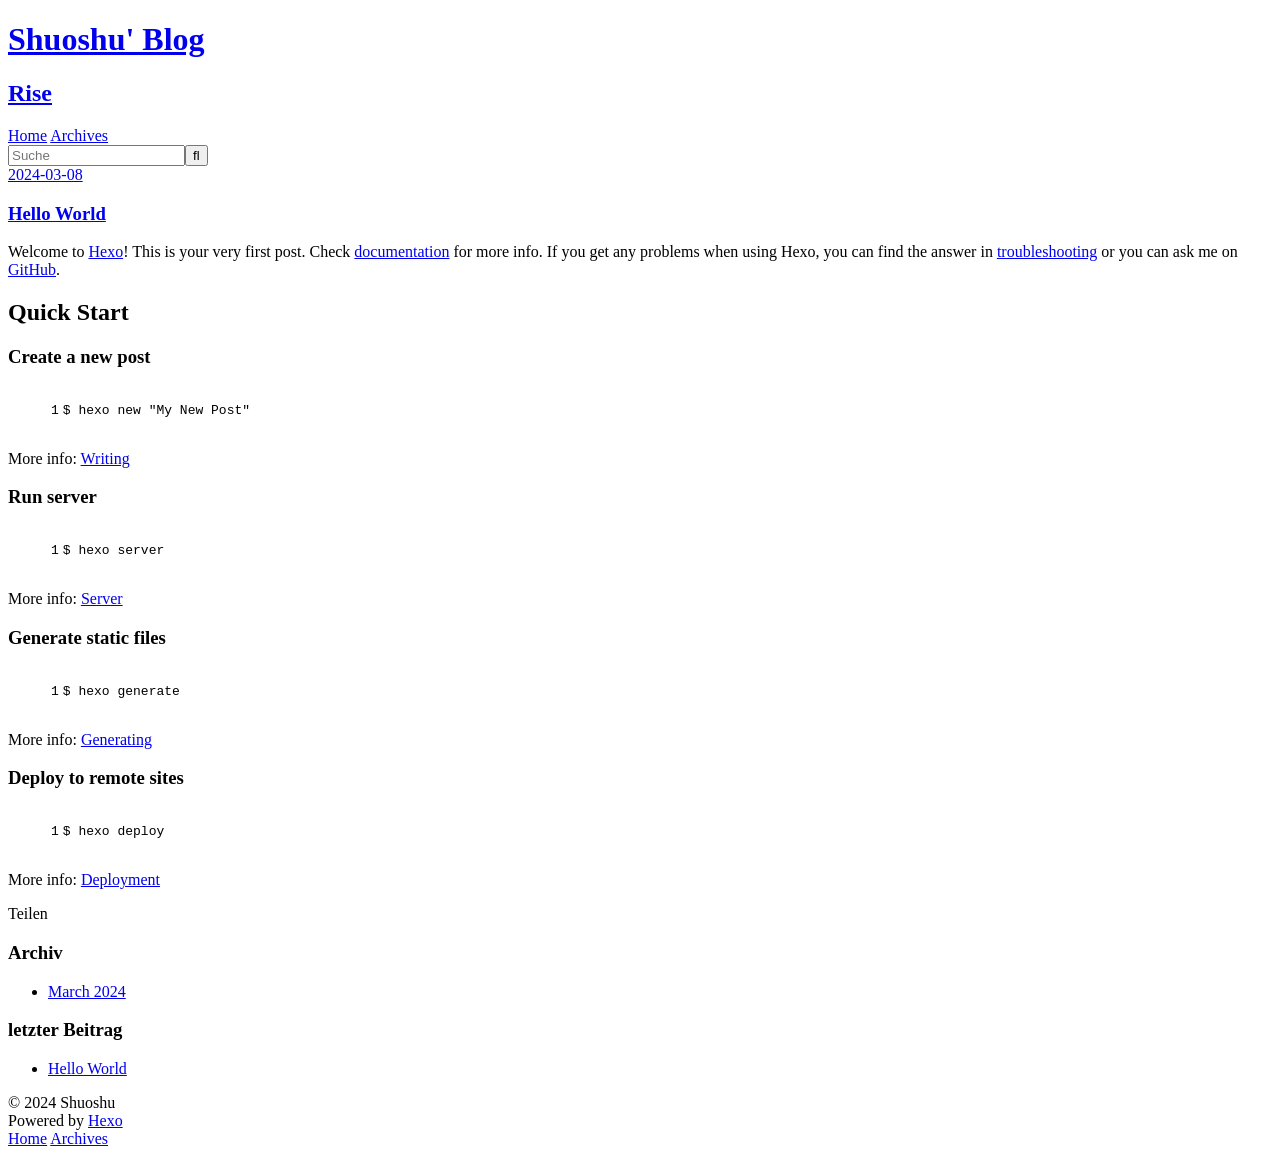
==== index.html @ 7763a5cd "Site updated: 2024-03-08 17:41:31" ====
<!DOCTYPE html>
<html>
<head>
  <meta charset="utf-8">
  
  
  <title>Shuoshu&#39; Blog</title>
  <meta name="viewport" content="width=device-width, initial-scale=1, shrink-to-fit=no">
  <meta property="og:type" content="website">
<meta property="og:title" content="Shuoshu&#39; Blog">
<meta property="og:url" content="http://example.com/index.html">
<meta property="og:site_name" content="Shuoshu&#39; Blog">
<meta property="og:locale">
<meta property="article:author" content="Shuoshu">
<meta name="twitter:card" content="summary">
  
    <link rel="alternate" href="/atom.xml" title="Shuoshu' Blog" type="application/atom+xml">
  
  
    <link rel="shortcut icon" href="/favicon.png">
  
  
  
<link rel="stylesheet" href="/css/style.css">

  
    
<link rel="stylesheet" href="/fancybox/jquery.fancybox.min.css">

  
  
<meta name="generator" content="Hexo 7.1.1"></head>

<body>
  <div id="container">
    <div id="wrap">
      <header id="header">
  <div id="banner"></div>
  <div id="header-outer" class="outer">
    <div id="header-title" class="inner">
      <h1 id="logo-wrap">
        <a href="/" id="logo">Shuoshu&#39; Blog</a>
      </h1>
      
        <h2 id="subtitle-wrap">
          <a href="/" id="subtitle">Rise</a>
        </h2>
      
    </div>
    <div id="header-inner" class="inner">
      <nav id="main-nav">
        <a id="main-nav-toggle" class="nav-icon"><span class="fa fa-bars"></span></a>
        
          <a class="main-nav-link" href="/">Home</a>
        
          <a class="main-nav-link" href="/archives">Archives</a>
        
      </nav>
      <nav id="sub-nav">
        
        
          <a class="nav-icon" href="/atom.xml" title="RSS Feed"><span class="fa fa-rss"></span></a>
        
        <a class="nav-icon nav-search-btn" title="Suche"><span class="fa fa-search"></span></a>
      </nav>
      <div id="search-form-wrap">
        <form action="//google.com/search" method="get" accept-charset="UTF-8" class="search-form"><input type="search" name="q" class="search-form-input" placeholder="Suche"><button type="submit" class="search-form-submit">&#xF002;</button><input type="hidden" name="sitesearch" value="http://example.com"></form>
      </div>
    </div>
  </div>
</header>

      <div class="outer">
        <section id="main">
  
    <article id="post-hello-world" class="h-entry article article-type-post" itemprop="blogPost" itemscope itemtype="https://schema.org/BlogPosting">
  <div class="article-meta">
    <a href="/2024/03/08/hello-world/" class="article-date">
  <time class="dt-published" datetime="2024-03-08T09:09:36.701Z" itemprop="datePublished">2024-03-08</time>
</a>
    
  </div>
  <div class="article-inner">
    
    
      <header class="article-header">
        
  
    <h1 itemprop="name">
      <a class="p-name article-title" href="/2024/03/08/hello-world/">Hello World</a>
    </h1>
  

      </header>
    
    <div class="e-content article-entry" itemprop="articleBody">
      
        <p>Welcome to <a target="_blank" rel="noopener" href="https://hexo.io/">Hexo</a>! This is your very first post. Check <a target="_blank" rel="noopener" href="https://hexo.io/docs/">documentation</a> for more info. If you get any problems when using Hexo, you can find the answer in <a target="_blank" rel="noopener" href="https://hexo.io/docs/troubleshooting.html">troubleshooting</a> or you can ask me on <a target="_blank" rel="noopener" href="https://github.com/hexojs/hexo/issues">GitHub</a>.</p>
<h2 id="Quick-Start"><a href="#Quick-Start" class="headerlink" title="Quick Start"></a>Quick Start</h2><h3 id="Create-a-new-post"><a href="#Create-a-new-post" class="headerlink" title="Create a new post"></a>Create a new post</h3><figure class="highlight bash"><table><tr><td class="gutter"><pre><span class="line">1</span><br></pre></td><td class="code"><pre><span class="line">$ hexo new <span class="string">&quot;My New Post&quot;</span></span><br></pre></td></tr></table></figure>

<p>More info: <a target="_blank" rel="noopener" href="https://hexo.io/docs/writing.html">Writing</a></p>
<h3 id="Run-server"><a href="#Run-server" class="headerlink" title="Run server"></a>Run server</h3><figure class="highlight bash"><table><tr><td class="gutter"><pre><span class="line">1</span><br></pre></td><td class="code"><pre><span class="line">$ hexo server</span><br></pre></td></tr></table></figure>

<p>More info: <a target="_blank" rel="noopener" href="https://hexo.io/docs/server.html">Server</a></p>
<h3 id="Generate-static-files"><a href="#Generate-static-files" class="headerlink" title="Generate static files"></a>Generate static files</h3><figure class="highlight bash"><table><tr><td class="gutter"><pre><span class="line">1</span><br></pre></td><td class="code"><pre><span class="line">$ hexo generate</span><br></pre></td></tr></table></figure>

<p>More info: <a target="_blank" rel="noopener" href="https://hexo.io/docs/generating.html">Generating</a></p>
<h3 id="Deploy-to-remote-sites"><a href="#Deploy-to-remote-sites" class="headerlink" title="Deploy to remote sites"></a>Deploy to remote sites</h3><figure class="highlight bash"><table><tr><td class="gutter"><pre><span class="line">1</span><br></pre></td><td class="code"><pre><span class="line">$ hexo deploy</span><br></pre></td></tr></table></figure>

<p>More info: <a target="_blank" rel="noopener" href="https://hexo.io/docs/one-command-deployment.html">Deployment</a></p>

      
    </div>
    <footer class="article-footer">
      <a data-url="http://example.com/2024/03/08/hello-world/" data-id="cltigvv6900009g3m1o7w0fw8" data-title="Hello World" class="article-share-link"><span class="fa fa-share">Teilen</span></a>
      
      
      
    </footer>
  </div>
  
</article>



  


</section>
        
          <aside id="sidebar">
  
    

  
    

  
    
  
    
  <div class="widget-wrap">
    <h3 class="widget-title">Archiv</h3>
    <div class="widget">
      <ul class="archive-list"><li class="archive-list-item"><a class="archive-list-link" href="/archives/2024/03/">March 2024</a></li></ul>
    </div>
  </div>


  
    
  <div class="widget-wrap">
    <h3 class="widget-title">letzter Beitrag</h3>
    <div class="widget">
      <ul>
        
          <li>
            <a href="/2024/03/08/hello-world/">Hello World</a>
          </li>
        
      </ul>
    </div>
  </div>

  
</aside>
        
      </div>
      <footer id="footer">
  
  <div class="outer">
    <div id="footer-info" class="inner">
      
      &copy; 2024 Shuoshu<br>
      Powered by <a href="https://hexo.io/" target="_blank">Hexo</a>
    </div>
  </div>
</footer>

    </div>
    <nav id="mobile-nav">
  
    <a href="/" class="mobile-nav-link">Home</a>
  
    <a href="/archives" class="mobile-nav-link">Archives</a>
  
</nav>
    


<script src="/js/jquery-3.6.4.min.js"></script>



  
<script src="/fancybox/jquery.fancybox.min.js"></script>




<script src="/js/script.js"></script>





  </div>
</body>
</html>
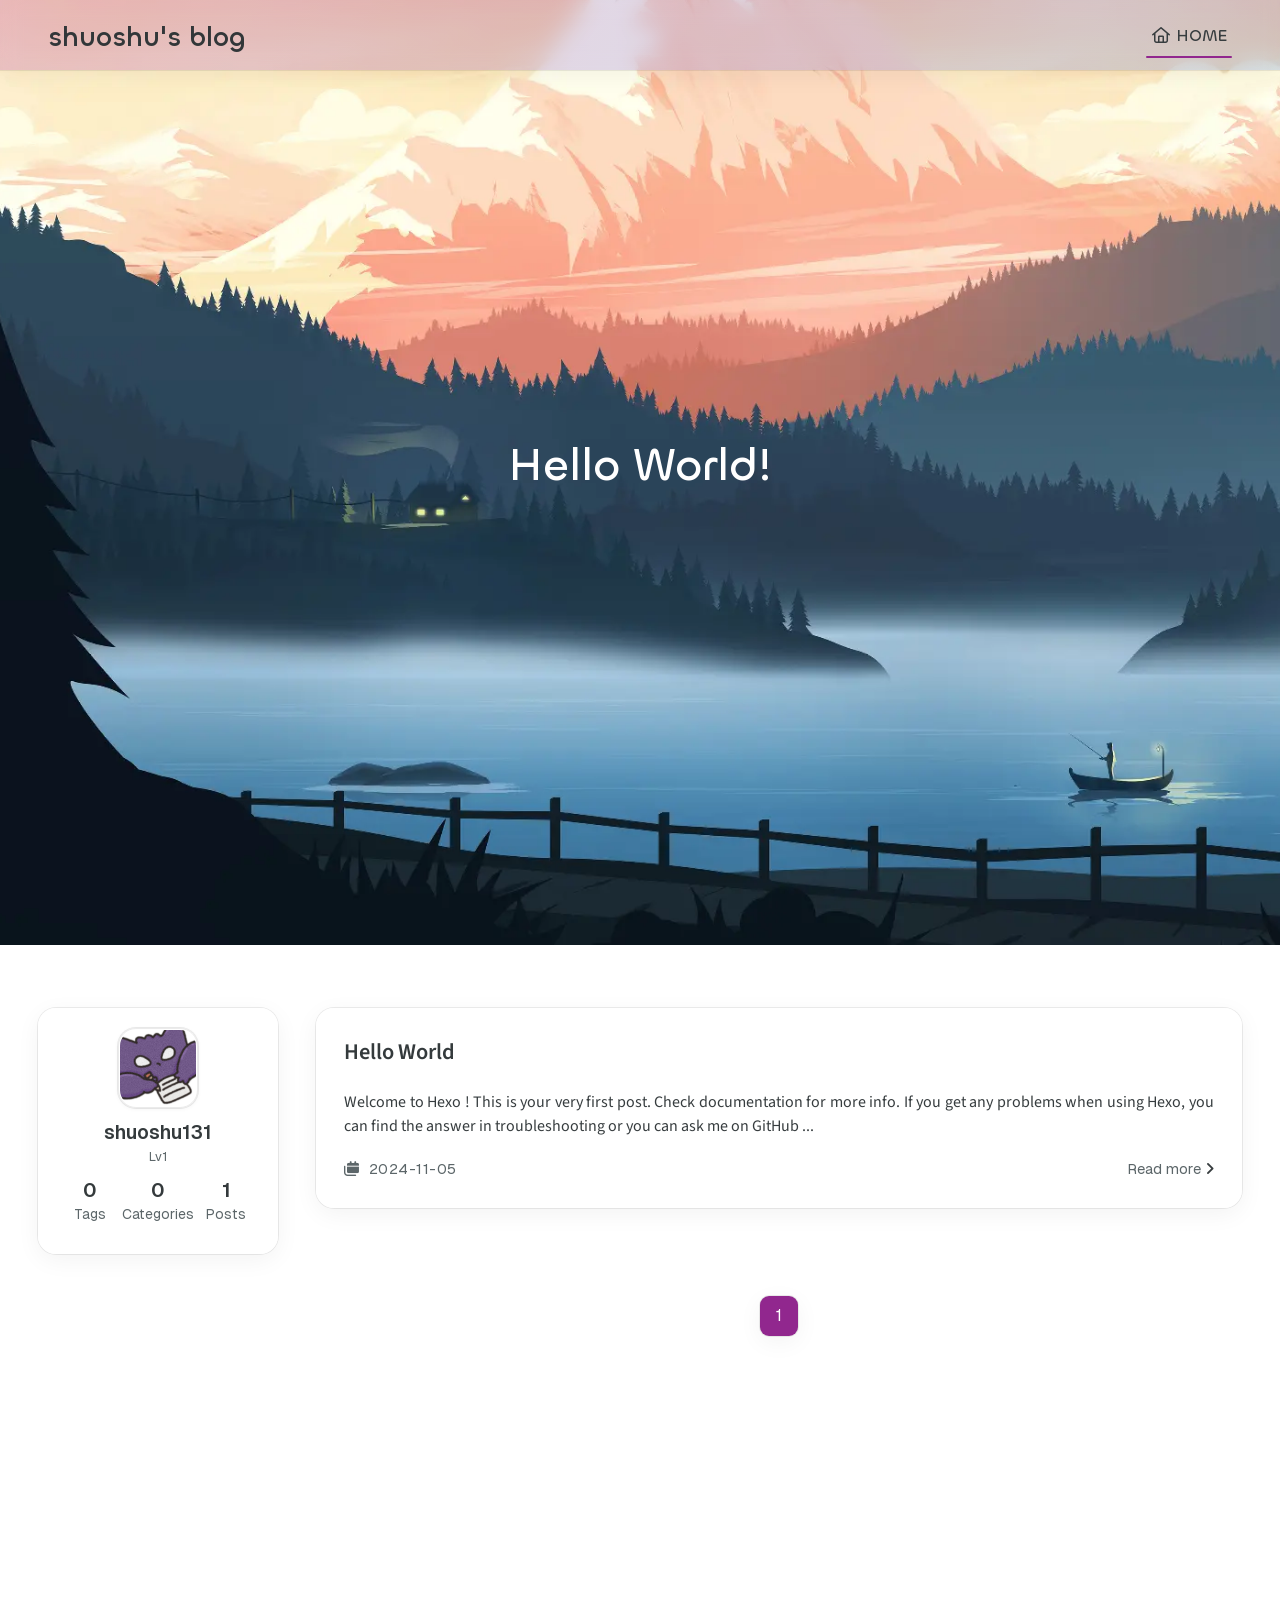
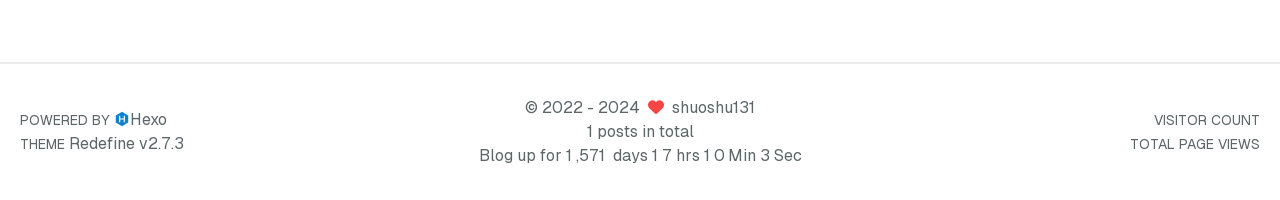
==== commit 7518929b: "Site updated: 2024-11-05 23:54:24" ====
--- a/index.html
+++ b/index.html
@@ -1,209 +1,787 @@
 <!DOCTYPE html>
-<html>
+<html lang="en">
 <head>
-  <meta charset="utf-8">
+    <meta charset="utf-8">
+    <meta name="viewport" content="width=device-width, initial-scale=1">
+    <meta name="keywords" content="Hexo Theme Redefine">
+    
+    <meta name="author" content="shuoshu131">
+    <!-- preconnect -->
+    <link rel="preconnect" href="https://fonts.googleapis.com">
+    <link rel="preconnect" href="https://fonts.gstatic.com" crossorigin>
+
+    
+    <!--- Seo Part-->
+    
+    <link rel="canonical" href="http://example.com/"/>
+    <meta name="robots" content="index,follow">
+    <meta name="googlebot" content="index,follow">
+    <meta name="revisit-after" content="1 days">
+    
+        <meta property="og:type" content="website">
+<meta property="og:title" content="Hexo">
+<meta property="og:url" content="http://example.com/index.html">
+<meta property="og:site_name" content="Hexo">
+<meta property="og:locale" content="en_US">
+<meta property="article:author" content="John Doe">
+<meta name="twitter:card" content="summary">
+    
+    
+    <!--- Icon Part-->
+    <link rel="icon" type="image/png" href="/images/shuoshu.jpg" sizes="192x192">
+    <link rel="apple-touch-icon" sizes="180x180" href="/images/shuoshu.jpg">
+    <meta name="theme-color" content="#91278e">
+    <link rel="shortcut icon" href="/images/shuoshu.jpg">
+    <!--- Page Info-->
+    
+    <title>
+        
+            shuoshu&#39;s blog - 硕鼠硕鼠 无食我黍
+        
+    </title>
+
+    
+<link rel="stylesheet" href="/fonts/Chillax/chillax.css">
+
+
+    <!--- Inject Part-->
+    
+
+    
+<link rel="stylesheet" href="/css/style.css">
+
+
+    
+        
+<link rel="stylesheet" href="/assets/build/styles.css">
+
+    
+
+    
+<link rel="stylesheet" href="/fonts/GeistMono/geist-mono.css">
+
+    
+<link rel="stylesheet" href="/fonts/Geist/geist.css">
+
+    <!--- Font Part-->
+    
+    
+    
+        <link href="https://chinese-fonts-cdn.deno.dev/packages/cef/dist/CEFFontsCJKMono-Regular/result.css" rel="stylesheet">
+    
+    
+        <link href="https://fonts.font.im/css?family=Source+Sans+Pro" rel="stylesheet">
+    
+    
+    
+        
+<script src="/js/libs/anime.min.js"></script>
+
+    
+
+    <script id="hexo-configurations">
+    window.config = {"hostname":"example.com","root":"/","language":"en","path":"search.xml"};
+    window.theme = {"articles":{"style":{"font_size":"16px","line_height":1.5,"image_border_radius":"14px","image_alignment":"center","image_caption":false,"link_icon":true,"title_alignment":"left","headings_top_spacing":{"h1":"3.2rem","h2":"2.4rem","h3":"1.9rem","h4":"1.6rem","h5":"1.4rem","h6":"1.3rem"}},"word_count":{"enable":true,"count":true,"min2read":true},"author_label":{"enable":true,"auto":false,"list":[]},"code_block":{"copy":true,"style":"mac","highlight_theme":{"light":"github","dark":"vs2015"},"font":{"enable":false,"family":null,"url":null}},"toc":{"enable":true,"max_depth":3,"number":false,"expand":true,"init_open":true},"copyright":{"enable":true,"default":"cc_by_nc_sa"},"lazyload":true,"recommendation":{"enable":false,"title":"推荐阅读","limit":3,"mobile_limit":2,"placeholder":"/images/wallhaven-wqery6-light.webp","skip_dirs":[]}},"colors":{"primary":"#91278e","secondary":null,"default_mode":"dark"},"global":{"fonts":{"chinese":{"enable":true,"family":"CEF Fonts CJK","url":"https://chinese-fonts-cdn.deno.dev/packages/cef/dist/CEFFontsCJKMono-Regular/result.css"},"english":{"enable":true,"family":"Source Sans Pro","url":"https://fonts.font.im/css?family=Source+Sans+Pro"},"title":{"enable":false,"family":null,"url":null}},"content_max_width":"1000px","sidebar_width":"210px","hover":{"shadow":true,"scale":false},"scroll_progress":{"bar":false,"percentage":true},"website_counter":{"url":"https://cn.vercount.one/js","enable":true,"site_pv":true,"site_uv":true,"post_pv":true},"single_page":true,"preloader":{"enable":true,"custom_message":null},"open_graph":true,"google_analytics":{"enable":false,"id":null}},"home_banner":{"enable":true,"style":"fixed","image":{"light":"/images/wallhaven-wqery6-light.webp","dark":"/images/wallhaven-wqery6-dark.webp"},"title":"Hello World!","subtitle":{"text":[],"hitokoto":{"enable":false,"show_author":false,"api":"https://v1.hitokoto.cn"},"typing_speed":100,"backing_speed":80,"starting_delay":500,"backing_delay":1500,"loop":true,"smart_backspace":true},"text_color":{"light":"#fff","dark":"#d1d1b6"},"text_style":{"title_size":"2.8rem","subtitle_size":"1.5rem","line_height":1.2},"custom_font":{"enable":false,"family":null,"url":null},"social_links":{"enable":false,"style":"default","links":{"github":null,"instagram":null,"zhihu":null,"twitter":null,"email":null},"qrs":{"weixin":null}}},"plugins":{"feed":{"enable":false},"aplayer":{"enable":true,"type":"fixed","audios":[{"name":"童话镇","artist":null,"url":"/music/music1.mp3","cover":"/images/shuoshu.jpg","lrc":null}]},"mermaid":{"enable":false,"version":"9.3.0"}},"version":"2.7.3","navbar":{"auto_hide":true,"color":{"left":"#a3149f","right":"#367df7","transparency":35},"width":{"home":"1200px","pages":"1000px"},"links":{"Home":{"path":"/","icon":"fa-regular fa-house"}},"search":{"enable":false,"preload":true}},"page_templates":{"friends_column":2,"tags_style":"blur"},"home":{"sidebar":{"enable":true,"position":"left","first_item":"menu","announcement":null,"show_on_mobile":true,"links":null},"article_date_format":"auto","excerpt_length":200,"categories":{"enable":true,"limit":3},"tags":{"enable":true,"limit":3}},"footerStart":"2022/8/17 11:45:14"};
+    window.lang_ago = {"second":"%s seconds ago","minute":"%s minutes ago","hour":"%s hours ago","day":"%s days ago","week":"%s weeks ago","month":"%s months ago","year":"%s years ago"};
+    window.data = {"masonry":false};
+  </script>
+    
+    <!--- Fontawesome Part-->
+    
+<link rel="stylesheet" href="/fontawesome/fontawesome.min.css">
+
+    
+<link rel="stylesheet" href="/fontawesome/brands.min.css">
+
+    
+<link rel="stylesheet" href="/fontawesome/solid.min.css">
+
+    
+<link rel="stylesheet" href="/fontawesome/regular.min.css">
+
+    
+    
+    
+    
+<meta name="generator" content="Hexo 7.3.0"></head>
+
+
+<body>
+<div class="progress-bar-container">
+    
+
+    
+        <span class="pjax-progress-bar"></span>
+<!--        <span class="swup-progress-icon">-->
+<!--            <i class="fa-solid fa-circle-notch fa-spin"></i>-->
+<!--        </span>-->
+    
+</div>
+
+
+
+    <style>
+    :root {
+        --preloader-background-color: #fff;
+        --preloader-text-color: #000;
+    }
+
+    @media (prefers-color-scheme: dark) {
+        :root {
+            --preloader-background-color: #202124;
+            --preloader-text-color: #fff;
+        }
+    }
+
+    @media (prefers-color-scheme: light) {
+        :root {
+            --preloader-background-color: #fff;
+            --preloader-text-color: #000;
+        }
+    }
+
+    @media (max-width: 600px) {
+        .ml13 {
+            font-size: 2.6rem !important; /* Adjust this value as needed */
+        }
+    }
+
+    .preloader {
+        display: flex;
+        flex-direction: column;
+        gap: 1rem; /* Tailwind 'gap-4' is 1rem */
+        align-items: center;
+        justify-content: center;
+        position: fixed;
+        padding: 12px;
+        top: 0;
+        right: 0;
+        bottom: 0;
+        left: 0;
+        width: 100vw;
+        height: 100vh; /* 'h-screen' is 100% of the viewport height */
+        background-color: var(--preloader-background-color);
+        z-index: 1100; /* 'z-[1100]' sets the z-index */
+        transition: opacity 0.2s ease-in-out;
+    }
+
+    .ml13 {
+        font-size: 3.2rem;
+        /* text-transform: uppercase; */
+        color: var(--preloader-text-color);
+        letter-spacing: -1px;
+        font-weight: 500;
+        font-family: 'Chillax-Variable', sans-serif;
+        text-align: center;
+    }
+
+    .ml13 .word {
+        display: inline-flex;
+        flex-wrap: wrap;
+        white-space: nowrap;
+    }
+
+    .ml13 .letter {
+        display: inline-block;
+        line-height: 1em;
+    }
+</style>
+
+<div class="preloader">
+    <h2 class="ml13">
+        shuoshu&#39;s blog
+    </h2>
+    <script>
+        var textWrapper = document.querySelector('.ml13');
+        // Split text into words
+        var words = textWrapper.textContent.trim().split(' ');
+
+        // Clear the existing content
+        textWrapper.innerHTML = '';
+
+        // Wrap each word and its letters in spans
+        words.forEach(function(word) {
+            var wordSpan = document.createElement('span');
+            wordSpan.classList.add('word');
+            wordSpan.innerHTML = word.replace(/\S/g, "<span class='letter'>$&</span>");
+            textWrapper.appendChild(wordSpan);
+            textWrapper.appendChild(document.createTextNode(' ')); // Add space between words
+        });
+
+        var animation = anime.timeline({ loop: true })
+            .add({
+                targets: '.ml13 .letter',
+                translateY: [20, 0],
+                translateZ: 0,
+                opacity: [0, 1],
+                filter: ['blur(5px)', 'blur(0px)'],
+                easing: "easeOutExpo",
+                duration: 1200,
+                delay: (el, i) => 300 + 20 * i,
+            })
+            .add({
+                targets: '.ml13 .letter',
+                translateY: [0, -20],
+                opacity: [1, 0],
+                filter: ['blur(0px)', 'blur(5px)'],
+                easing: "easeInExpo",
+                duration: 1000,
+                delay: (el, i) => 15 * i,
+                complete: function() {
+                    hidePreloader();
+                }
+            }, '-=700');
+
+
+        let themeStatus = JSON.parse(localStorage.getItem('REDEFINE-THEME-STATUS'))?.isDark;
+
+        // If the theme status is not found in local storage, check the preferred color scheme
+        if (themeStatus === undefined || themeStatus === null) {
+            if (window.matchMedia && window.matchMedia('(prefers-color-scheme: dark)').matches) {
+                themeStatus = 'dark';
+            } else {
+                themeStatus = 'light';
+            }
+        }
+
+        // Now you can use the themeStatus variable in your code
+        if (themeStatus) {
+            document.documentElement.style.setProperty('--preloader-background-color', '#202124');
+            document.documentElement.style.setProperty('--preloader-text-color', '#fff');
+        } else {
+            document.documentElement.style.setProperty('--preloader-background-color', '#fff');
+            document.documentElement.style.setProperty('--preloader-text-color', '#000');
+        }
+
+        window.addEventListener('load', function () {
+            setTimeout(hidePreloader, 5000); // Call hidePreloader after 5000 milliseconds if not already called by animation
+        });
+
+        function hidePreloader() {
+            var preloader = document.querySelector('.preloader');
+            preloader.style.opacity = '0';
+            setTimeout(function () {
+                preloader.style.display = 'none';
+            }, 200);
+        }
+    </script>
+</div>
+
+<main class="page-container" id="swup">
+
+    
+        
+    <style>
+        .home-banner-container {
+            background: none !important;
+        }
+        .home-article-item,
+        .sidebar-links,
+        .sidebar-content,
+        a.page-number,
+        a.extend,
+        .sidebar-links .links:hover,
+        .right-bottom-tools,
+        footer.footer {
+            background-color: var(--background-color-transparent-80) !important;
+        }
+        .right-bottom-tools:hover,
+        a.page-number:hover,
+        a.extend:hover {
+            background-color: var(--primary-color) !important;
+        }
+        .site-info,
+        .home-article-sticky-label {
+            background-color: var(--background-color-transparent-15) !important;
+        }
+        .home-article-sticky-label {
+            backdrop-filter: none !important;
+        }
+    </style>
+    <div class="home-banner-background transition-fade fixed top-0 left-0 w-screen h-screen scale-125 sm:scale-110 box-border will-change-transform bg-cover">
+        <img src="/images/wallhaven-wqery6-light.webp" alt="home-banner-background" class="w-full h-full object-cover dark:hidden">
+        <img src="/images/wallhaven-wqery6-dark.webp" alt="home-banner-background" class="w-full h-full object-cover hidden dark:block">
+    </div>
+
+
+<div class="home-banner-container flex justify-center items-center transition-fade relative">
+    
+    <div class="content mt-8 flex flex-col justify-center items-center">
+        <div class="description flex flex-col justify-center items-center w-screen font-medium text-center"
+        
+        >
+            Hello World!
+            
+            
+                <p><i id="subtitle"></i></p>
+            
+        </div>
+        
+    </div>
+    <script>
+        const scrollToMain = ()=> {
+            console.log('scroll');
+            const target = document.querySelector('.main-content-container');
+            target.scrollIntoView({ behavior: 'smooth'});
+        }
+    </script>
+</div>
+    
+
+    <div class="main-content-container flex flex-col justify-between min-h-dvh">
+
+
+        <div class="main-content-header">
+            <header class="navbar-container px-6 md:px-12">
+    <div class="navbar-content transition-navbar has-home-banner">
+        <div class="left">
+            
+            <a class="logo-title" href="/">
+                <h1>
+                shuoshu&#39;s blog
+                </h1>
+            </a>
+        </div>
+
+        <div class="right">
+            <!-- PC -->
+            <div class="desktop">
+                <ul class="navbar-list">
+                    
+                        
+                            
+
+                            <li class="navbar-item">
+                                <!-- Menu -->
+                                <a class="active"
+                                   href="/"
+                                        >
+                                    <i class="fa-regular fa-house fa-fw"></i>
+                                    HOME
+                                    
+                                </a>
+
+                                <!-- Submenu -->
+                                
+                            </li>
+                    
+                    
+                </ul>
+            </div>
+            <!-- Mobile -->
+            <div class="mobile">
+                
+                <div class="icon-item navbar-bar">
+                    <div class="navbar-bar-middle"></div>
+                </div>
+            </div>
+        </div>
+    </div>
+
+    <!-- Mobile sheet -->
+    <div class="navbar-drawer h-dvh w-full absolute top-0 left-0 bg-background-color flex flex-col justify-between">
+        <ul class="drawer-navbar-list flex flex-col px-4 justify-center items-start">
+            
+                
+                    
+
+                    <li class="drawer-navbar-item text-base my-1.5 flex flex-col w-full">
+                        
+                        <a class="py-1.5 px-2 flex flex-row items-center justify-between gap-1 hover:!text-primary active:!text-primary text-2xl font-semibold group border-b border-border-color hover:border-primary w-full active"
+                           href="/"
+                        >
+                            <span>
+                                HOME
+                            </span>
+                            
+                                <i class="fa-regular fa-house fa-sm fa-fw"></i>
+                            
+                        </a>
+                        
+
+                        
+                    </li>
+            
+
+            
+            
+        </ul>
+
+        <div class="statistics flex justify-around my-2.5">
+    <a class="item tag-count-item flex flex-col justify-center items-center w-20" href="/tags">
+        <div class="number text-2xl sm:text-xl text-second-text-color font-semibold">0</div>
+        <div class="label text-third-text-color text-sm">Tags</div>
+    </a>
+    <a class="item tag-count-item flex flex-col justify-center items-center w-20" href="/categories">
+        <div class="number text-2xl sm:text-xl text-second-text-color font-semibold">0</div>
+        <div class="label text-third-text-color text-sm">Categories</div>
+    </a>
+    <a class="item tag-count-item flex flex-col justify-center items-center w-20" href="/archives">
+        <div class="number text-2xl sm:text-xl text-second-text-color font-semibold">1</div>
+        <div class="label text-third-text-color text-sm">Posts</div>
+    </a>
+</div>
+    </div>
+
+    <div class="window-mask"></div>
+
+</header>
+
+
+        </div>
+
+        <div class="main-content-body">
+
+            
+                <div class="home-sidebar-container">
+    <div class="sticky-container sticky">
+        
+        
+            
+            <div class="sidebar-content" >
+                <div class="avatar flex justify-center">
+    <img src="/images/shuoshu.jpg">
+</div>
+                <div class="author flex flex-col justify-center my-2.5 mx-0">
+    <div class="name">shuoshu131</div>
+    
+        <div class="label">Lv1</div>
+    
+</div>
+                <div class="statistics flex justify-around my-2.5">
+    <a class="item tag-count-item flex flex-col justify-center items-center w-20" href="/tags">
+        <div class="number text-2xl sm:text-xl text-second-text-color font-semibold">0</div>
+        <div class="label text-third-text-color text-sm">Tags</div>
+    </a>
+    <a class="item tag-count-item flex flex-col justify-center items-center w-20" href="/categories">
+        <div class="number text-2xl sm:text-xl text-second-text-color font-semibold">0</div>
+        <div class="label text-third-text-color text-sm">Categories</div>
+    </a>
+    <a class="item tag-count-item flex flex-col justify-center items-center w-20" href="/archives">
+        <div class="number text-2xl sm:text-xl text-second-text-color font-semibold">1</div>
+        <div class="label text-third-text-color text-sm">Posts</div>
+    </a>
+</div>
+            </div>
+        
+
+    </div>
+</div>
+
+            
+
+            <div class="main-content">
+
+                
+                    <div class="home-content-container">
+    <ul class="home-article-list">
+        
+            <li class="home-article-item">
+
+                
+
+                
+
+                
+                <div class="flex flex-col gap-5 px-7 pb-7 pt-7">
+                    <h3 class="home-article-title">
+                        <a href="/2024/11/05/hello-world/">
+                            Hello World
+                        </a>
+                    </h3>
+
+                    <div class="home-article-content markdown-body">
+                        
+                            
+                            Welcome to Hexo ! This is your very first post. Check documentation  for more info. If you get any problems when using Hexo, you can find the answer in troubleshooting  or you can ask me on GitHub ...
+                        
+                    </div>
+
+                    <div class="home-article-meta-info-container">
+    <div class="home-article-meta-info">
+        <span><i class="fa-solid fa-calendars"></i>&nbsp;
+            <span class="home-article-date" data-date="Tue Nov 05 2024 21:31:03 GMT+0800">
+                
+                    2024-11-05
+                
+            </span>
+        </span>
+        
+        
+    </div>
+
+    <a href="/2024/11/05/hello-world/">Read more<span class="seo-reader-text">Hello World</span>&nbsp;<i class="fa-solid fa-angle-right"></i></a>
+</div>
+
+                </div>
+            </li>
+        
+    </ul>
+
+    <div class="home-paginator px-7 py-5">
+        <div class="paginator">
+    <span class="page-number current">1</span>
+</div>
+
+    </div>
+</div>
+
+                    <div class="comment-container pjax"></div>
+                
+
+            </div>
+
+            
+
+        </div>
+
+        <div class="main-content-footer">
+            <footer class="footer mt-5 py-5 h-auto text-base text-third-text-color relative border-t-2 border-t-border-color">
+    <div class="info-container py-3 text-center">
+        
+        <div class="text-center">
+            &copy;
+            
+              <span>2022</span>
+              -
+            
+            2024&nbsp;&nbsp;<i class="fa-solid fa-heart fa-beat" style="--fa-animation-duration: 0.5s; color: #f54545"></i>&nbsp;&nbsp;<a href="/">shuoshu131</a>
+            
+                
+                <p class="post-count space-x-0.5">
+                    <span>
+                        1 posts in total
+                    </span>
+                    
+                </p>
+            
+        </div>
+        
+            <script data-swup-reload-script src="https://cn.vercount.one/js"></script>
+            <div class="relative text-center lg:absolute lg:right-[20px] lg:top-1/2 lg:-translate-y-1/2 lg:text-right">
+                
+                    <span id="busuanzi_container_site_uv" class="lg:!block">
+                        <span class="text-sm">VISITOR COUNT</span>
+                        <span id="busuanzi_value_site_uv"></span>
+                    </span>
+                
+                
+                    <span id="busuanzi_container_site_pv" class="lg:!block">
+                        <span class="text-sm">TOTAL PAGE VIEWS</span>
+                        <span id="busuanzi_value_site_pv"></span>
+                    </span>
+                
+            </div>
+        
+        <div class="relative text-center lg:absolute lg:left-[20px] lg:top-1/2 lg:-translate-y-1/2 lg:text-left">
+            <span class="lg:block text-sm">POWERED BY <?xml version="1.0" encoding="utf-8"?><!DOCTYPE svg PUBLIC "-//W3C//DTD SVG 1.1//EN" "http://www.w3.org/Graphics/SVG/1.1/DTD/svg11.dtd"><svg class="relative top-[2px] inline-block align-baseline" version="1.1" id="圖層_1" xmlns="http://www.w3.org/2000/svg" xmlns:xlink="http://www.w3.org/1999/xlink" x="0px" y="0px" width="1rem" height="1rem" viewBox="0 0 512 512" enable-background="new 0 0 512 512" xml:space="preserve"><path fill="#0E83CD" d="M256.4,25.8l-200,115.5L56,371.5l199.6,114.7l200-115.5l0.4-230.2L256.4,25.8z M349,354.6l-18.4,10.7l-18.6-11V275H200v79.6l-18.4,10.7l-18.6-11v-197l18.5-10.6l18.5,10.8V237h112v-79.6l18.5-10.6l18.5,10.8V354.6z"/></svg><a target="_blank" class="text-base" href="https://hexo.io">Hexo</a></span>
+            <span class="text-sm lg:block">THEME&nbsp;<a class="text-base" target="_blank" href="https://github.com/EvanNotFound/hexo-theme-redefine">Redefine v2.7.3</a></span>
+        </div>
+        
+        
+            <div>
+                Blog up for <span class="odometer" id="runtime_days" ></span> days <span class="odometer" id="runtime_hours"></span> hrs <span class="odometer" id="runtime_minutes"></span> Min <span class="odometer" id="runtime_seconds"></span> Sec
+            </div>
+        
+        
+            <script data-swup-reload-script>
+                try {
+                    function odometer_init() {
+                    const elements = document.querySelectorAll('.odometer');
+                    elements.forEach(el => {
+                        new Odometer({
+                            el,
+                            format: '( ddd).dd',
+                            duration: 200
+                        });
+                    });
+                    }
+                    odometer_init();
+                } catch (error) {}
+            </script>
+        
+        
+        
+    </div>  
+</footer>
+        </div>
+    </div>
+
+    
+
+    <div class="right-side-tools-container">
+        <div class="side-tools-container">
+    <ul class="hidden-tools-list">
+        <li class="right-bottom-tools tool-font-adjust-plus flex justify-center items-center">
+            <i class="fa-regular fa-magnifying-glass-plus"></i>
+        </li>
+
+        <li class="right-bottom-tools tool-font-adjust-minus flex justify-center items-center">
+            <i class="fa-regular fa-magnifying-glass-minus"></i>
+        </li>
+
+        <li class="right-bottom-tools tool-dark-light-toggle flex justify-center items-center">
+            <i class="fa-regular fa-moon"></i>
+        </li>
+
+        <!-- rss -->
+        
+
+        
+
+        <li class="right-bottom-tools tool-scroll-to-bottom flex justify-center items-center">
+            <i class="fa-regular fa-arrow-down"></i>
+        </li>
+    </ul>
+
+    <ul class="visible-tools-list">
+        <li class="right-bottom-tools toggle-tools-list flex justify-center items-center">
+            <i class="fa-regular fa-cog fa-spin"></i>
+        </li>
+        
+            <li class="right-bottom-tools tool-scroll-to-top flex justify-center items-center">
+                <i class="arrow-up fas fa-arrow-up"></i>
+                <span class="percent"></span>
+            </li>
+        
+        
+    </ul>
+</div>
+
+    </div>
+
+    <div class="image-viewer-container">
+    <img src="">
+</div>
+
+
+    
+
+</main>
+
+
+    
+<script src="/js/libs/Swup.min.js"></script>
+
+<script src="/js/libs/SwupSlideTheme.min.js"></script>
+
+<script src="/js/libs/SwupScriptsPlugin.min.js"></script>
+
+<script src="/js/libs/SwupProgressPlugin.min.js"></script>
+
+<script src="/js/libs/SwupScrollPlugin.min.js"></script>
+
+<script src="/js/libs/SwupPreloadPlugin.min.js"></script>
+
+<script>
+    const swup = new Swup({
+        plugins: [
+            new SwupScriptsPlugin({
+                optin: true,
+            }),
+            new SwupProgressPlugin(),
+            new SwupScrollPlugin({
+                offset: 80,
+            }),
+            new SwupSlideTheme({
+                mainElement: ".main-content-body",
+            }),
+            new SwupPreloadPlugin(),
+        ],
+        containers: ["#swup"],
+    });
+</script>
+
+
+
+
+
+
+
+
+<script src="/js/tools/imageViewer.js" type="module"></script>
+
+<script src="/js/utils.js" type="module"></script>
+
+<script src="/js/main.js" type="module"></script>
+
+<script src="/js/layouts/navbarShrink.js" type="module"></script>
+
+<script src="/js/tools/scrollTopBottom.js" type="module"></script>
+
+<script src="/js/tools/lightDarkSwitch.js" type="module"></script>
+
+<script src="/js/layouts/categoryList.js" type="module"></script>
+
+
+
+
+
+    
+<script src="/js/tools/codeBlock.js" type="module"></script>
+
+
+
+
+    
+<script src="/js/layouts/lazyload.js" type="module"></script>
+
+
+
+
+    
+<script src="/js/tools/runtime.js"></script>
+
+    
+<script src="/js/libs/odometer.min.js"></script>
+
+    
+<link rel="stylesheet" href="/assets/odometer-theme-minimal.css">
+
+
+
+
   
+<script src="/js/libs/Typed.min.js"></script>
+
   
-  <title>Shuoshu&#39; Blog</title>
-  <meta name="viewport" content="width=device-width, initial-scale=1, shrink-to-fit=no">
-  <meta property="og:type" content="website">
-<meta property="og:title" content="Shuoshu&#39; Blog">
-<meta property="og:url" content="http://example.com/index.html">
-<meta property="og:site_name" content="Shuoshu&#39; Blog">
-<meta property="og:locale">
-<meta property="article:author" content="Shuoshu">
-<meta name="twitter:card" content="summary">
-  
-    <link rel="alternate" href="/atom.xml" title="Shuoshu' Blog" type="application/atom+xml">
-  
-  
-    <link rel="shortcut icon" href="/favicon.png">
-  
-  
-  
-<link rel="stylesheet" href="/css/style.css">
-
-  
-    
-<link rel="stylesheet" href="/fancybox/jquery.fancybox.min.css">
-
-  
-  
-<meta name="generator" content="Hexo 7.1.1"></head>
-
-<body>
-  <div id="container">
-    <div id="wrap">
-      <header id="header">
-  <div id="banner"></div>
-  <div id="header-outer" class="outer">
-    <div id="header-title" class="inner">
-      <h1 id="logo-wrap">
-        <a href="/" id="logo">Shuoshu&#39; Blog</a>
-      </h1>
-      
-        <h2 id="subtitle-wrap">
-          <a href="/" id="subtitle">Rise</a>
-        </h2>
-      
-    </div>
-    <div id="header-inner" class="inner">
-      <nav id="main-nav">
-        <a id="main-nav-toggle" class="nav-icon"><span class="fa fa-bars"></span></a>
-        
-          <a class="main-nav-link" href="/">Home</a>
-        
-          <a class="main-nav-link" href="/archives">Archives</a>
-        
-      </nav>
-      <nav id="sub-nav">
-        
-        
-          <a class="nav-icon" href="/atom.xml" title="RSS Feed"><span class="fa fa-rss"></span></a>
-        
-        <a class="nav-icon nav-search-btn" title="Suche"><span class="fa fa-search"></span></a>
-      </nav>
-      <div id="search-form-wrap">
-        <form action="//google.com/search" method="get" accept-charset="UTF-8" class="search-form"><input type="search" name="q" class="search-form-input" placeholder="Suche"><button type="submit" class="search-form-submit">&#xF002;</button><input type="hidden" name="sitesearch" value="http://example.com"></form>
-      </div>
-    </div>
-  </div>
-</header>
-
-      <div class="outer">
-        <section id="main">
-  
-    <article id="post-hello-world" class="h-entry article article-type-post" itemprop="blogPost" itemscope itemtype="https://schema.org/BlogPosting">
-  <div class="article-meta">
-    <a href="/2024/03/08/hello-world/" class="article-date">
-  <time class="dt-published" datetime="2024-03-08T09:09:36.701Z" itemprop="datePublished">2024-03-08</time>
-</a>
-    
-  </div>
-  <div class="article-inner">
-    
-    
-      <header class="article-header">
-        
-  
-    <h1 itemprop="name">
-      <a class="p-name article-title" href="/2024/03/08/hello-world/">Hello World</a>
-    </h1>
-  
-
-      </header>
-    
-    <div class="e-content article-entry" itemprop="articleBody">
-      
-        <p>Welcome to <a target="_blank" rel="noopener" href="https://hexo.io/">Hexo</a>! This is your very first post. Check <a target="_blank" rel="noopener" href="https://hexo.io/docs/">documentation</a> for more info. If you get any problems when using Hexo, you can find the answer in <a target="_blank" rel="noopener" href="https://hexo.io/docs/troubleshooting.html">troubleshooting</a> or you can ask me on <a target="_blank" rel="noopener" href="https://github.com/hexojs/hexo/issues">GitHub</a>.</p>
-<h2 id="Quick-Start"><a href="#Quick-Start" class="headerlink" title="Quick Start"></a>Quick Start</h2><h3 id="Create-a-new-post"><a href="#Create-a-new-post" class="headerlink" title="Create a new post"></a>Create a new post</h3><figure class="highlight bash"><table><tr><td class="gutter"><pre><span class="line">1</span><br></pre></td><td class="code"><pre><span class="line">$ hexo new <span class="string">&quot;My New Post&quot;</span></span><br></pre></td></tr></table></figure>
-
-<p>More info: <a target="_blank" rel="noopener" href="https://hexo.io/docs/writing.html">Writing</a></p>
-<h3 id="Run-server"><a href="#Run-server" class="headerlink" title="Run server"></a>Run server</h3><figure class="highlight bash"><table><tr><td class="gutter"><pre><span class="line">1</span><br></pre></td><td class="code"><pre><span class="line">$ hexo server</span><br></pre></td></tr></table></figure>
-
-<p>More info: <a target="_blank" rel="noopener" href="https://hexo.io/docs/server.html">Server</a></p>
-<h3 id="Generate-static-files"><a href="#Generate-static-files" class="headerlink" title="Generate static files"></a>Generate static files</h3><figure class="highlight bash"><table><tr><td class="gutter"><pre><span class="line">1</span><br></pre></td><td class="code"><pre><span class="line">$ hexo generate</span><br></pre></td></tr></table></figure>
-
-<p>More info: <a target="_blank" rel="noopener" href="https://hexo.io/docs/generating.html">Generating</a></p>
-<h3 id="Deploy-to-remote-sites"><a href="#Deploy-to-remote-sites" class="headerlink" title="Deploy to remote sites"></a>Deploy to remote sites</h3><figure class="highlight bash"><table><tr><td class="gutter"><pre><span class="line">1</span><br></pre></td><td class="code"><pre><span class="line">$ hexo deploy</span><br></pre></td></tr></table></figure>
-
-<p>More info: <a target="_blank" rel="noopener" href="https://hexo.io/docs/one-command-deployment.html">Deployment</a></p>
-
-      
-    </div>
-    <footer class="article-footer">
-      <a data-url="http://example.com/2024/03/08/hello-world/" data-id="cltigvv6900009g3m1o7w0fw8" data-title="Hello World" class="article-share-link"><span class="fa fa-share">Teilen</span></a>
-      
-      
-      
-    </footer>
-  </div>
-  
-</article>
-
-
-
-  
-
-
-</section>
-        
-          <aside id="sidebar">
-  
-    
-
-  
-    
-
-  
-    
-  
-    
-  <div class="widget-wrap">
-    <h3 class="widget-title">Archiv</h3>
-    <div class="widget">
-      <ul class="archive-list"><li class="archive-list-item"><a class="archive-list-link" href="/archives/2024/03/">March 2024</a></li></ul>
-    </div>
-  </div>
-
-
-  
-    
-  <div class="widget-wrap">
-    <h3 class="widget-title">letzter Beitrag</h3>
-    <div class="widget">
-      <ul>
-        
-          <li>
-            <a href="/2024/03/08/hello-world/">Hello World</a>
-          </li>
-        
-      </ul>
-    </div>
-  </div>
-
-  
-</aside>
-        
-      </div>
-      <footer id="footer">
-  
-  <div class="outer">
-    <div id="footer-info" class="inner">
-      
-      &copy; 2024 Shuoshu<br>
-      Powered by <a href="https://hexo.io/" target="_blank">Hexo</a>
-    </div>
-  </div>
-</footer>
-
-    </div>
-    <nav id="mobile-nav">
-  
-    <a href="/" class="mobile-nav-link">Home</a>
-  
-    <a href="/archives" class="mobile-nav-link">Archives</a>
-  
-</nav>
-    
-
-
-<script src="/js/jquery-3.6.4.min.js"></script>
-
-
-
-  
-<script src="/fancybox/jquery.fancybox.min.js"></script>
-
-
-
-
-<script src="/js/script.js"></script>
-
-
-
-
-
-  </div>
+<script src="/js/plugins/typed.js" type="module"></script>
+
+
+
+
+
+
+
+
+
+
+
+    
+<script src="/js/tools/tocToggle.js" type="module" data-swup-reload-script=""></script>
+
+<script src="/js/layouts/toc.js" type="module" data-swup-reload-script=""></script>
+
+<script src="/js/plugins/tabs.js" type="module" data-swup-reload-script=""></script>
+
+
+
+
+<script src="/js/libs/moment-with-locales.min.js" data-swup-reload-script=""></script>
+
+
+<script src="/js/layouts/essays.js" type="module" data-swup-reload-script=""></script>
+
+
+
+
+    <div id="aplayer"></div>
+
+<script src="/js/libs/APlayer.min.js"></script>
+
+
+<script src="/js/plugins/aplayer.js"></script>
+
+
 </body>
-</html>+</html>
--- a/fonts/Chillax/chillax.css
+++ b/fonts/Chillax/chillax.css
@@ -0,0 +1,39 @@
+/**
+ * @license
+ *
+ * Font Family: Chillax
+ * Designed by: Manushi Parikh
+ * URL: https://www.fontshare.com/fonts/chillax
+ * © 2023 Indian Type Foundry
+ *
+ * Font Style:
+ * Chillax Variable(Variable font)
+ *
+*/
+
+
+/**
+* This is a variable font
+* You can controll variable axes as shown below:
+* font-variation-settings: 'wght' 700.0;
+*
+* available axes:
+
+* 'wght' (range from 200.0 to 700.0)
+
+*/
+
+@font-face {
+    font-family: 'Chillax-Variable';
+    src:local('Chillax-Variable'),
+        local('ChillaxVariable'),
+        local('Chillax Variable'),
+        local('Chillax'),
+        url('Chillax-Variable.woff2') format('woff2'),
+        url('Chillax-Variable.woff') format('woff'),
+        url('Chillax-Variable.ttf') format('truetype');
+    font-weight: 200 700;
+    font-display: swap;
+    font-style: normal;
+}
+
--- a/assets/build/styles.css
+++ b/assets/build/styles.css
@@ -0,0 +1,1845 @@
+*, ::before, ::after {
+  --tw-border-spacing-x: 0;
+  --tw-border-spacing-y: 0;
+  --tw-translate-x: 0;
+  --tw-translate-y: 0;
+  --tw-rotate: 0;
+  --tw-skew-x: 0;
+  --tw-skew-y: 0;
+  --tw-scale-x: 1;
+  --tw-scale-y: 1;
+  --tw-pan-x:  ;
+  --tw-pan-y:  ;
+  --tw-pinch-zoom:  ;
+  --tw-scroll-snap-strictness: proximity;
+  --tw-gradient-from-position:  ;
+  --tw-gradient-via-position:  ;
+  --tw-gradient-to-position:  ;
+  --tw-ordinal:  ;
+  --tw-slashed-zero:  ;
+  --tw-numeric-figure:  ;
+  --tw-numeric-spacing:  ;
+  --tw-numeric-fraction:  ;
+  --tw-ring-inset:  ;
+  --tw-ring-offset-width: 0px;
+  --tw-ring-offset-color: #fff;
+  --tw-ring-color: rgb(59 130 246 / 0.5);
+  --tw-ring-offset-shadow: 0 0 #0000;
+  --tw-ring-shadow: 0 0 #0000;
+  --tw-shadow: 0 0 #0000;
+  --tw-shadow-colored: 0 0 #0000;
+  --tw-blur:  ;
+  --tw-brightness:  ;
+  --tw-contrast:  ;
+  --tw-grayscale:  ;
+  --tw-hue-rotate:  ;
+  --tw-invert:  ;
+  --tw-saturate:  ;
+  --tw-sepia:  ;
+  --tw-drop-shadow:  ;
+  --tw-backdrop-blur:  ;
+  --tw-backdrop-brightness:  ;
+  --tw-backdrop-contrast:  ;
+  --tw-backdrop-grayscale:  ;
+  --tw-backdrop-hue-rotate:  ;
+  --tw-backdrop-invert:  ;
+  --tw-backdrop-opacity:  ;
+  --tw-backdrop-saturate:  ;
+  --tw-backdrop-sepia:  ;
+  --tw-contain-size:  ;
+  --tw-contain-layout:  ;
+  --tw-contain-paint:  ;
+  --tw-contain-style:  ;
+}
+
+::backdrop {
+  --tw-border-spacing-x: 0;
+  --tw-border-spacing-y: 0;
+  --tw-translate-x: 0;
+  --tw-translate-y: 0;
+  --tw-rotate: 0;
+  --tw-skew-x: 0;
+  --tw-skew-y: 0;
+  --tw-scale-x: 1;
+  --tw-scale-y: 1;
+  --tw-pan-x:  ;
+  --tw-pan-y:  ;
+  --tw-pinch-zoom:  ;
+  --tw-scroll-snap-strictness: proximity;
+  --tw-gradient-from-position:  ;
+  --tw-gradient-via-position:  ;
+  --tw-gradient-to-position:  ;
+  --tw-ordinal:  ;
+  --tw-slashed-zero:  ;
+  --tw-numeric-figure:  ;
+  --tw-numeric-spacing:  ;
+  --tw-numeric-fraction:  ;
+  --tw-ring-inset:  ;
+  --tw-ring-offset-width: 0px;
+  --tw-ring-offset-color: #fff;
+  --tw-ring-color: rgb(59 130 246 / 0.5);
+  --tw-ring-offset-shadow: 0 0 #0000;
+  --tw-ring-shadow: 0 0 #0000;
+  --tw-shadow: 0 0 #0000;
+  --tw-shadow-colored: 0 0 #0000;
+  --tw-blur:  ;
+  --tw-brightness:  ;
+  --tw-contrast:  ;
+  --tw-grayscale:  ;
+  --tw-hue-rotate:  ;
+  --tw-invert:  ;
+  --tw-saturate:  ;
+  --tw-sepia:  ;
+  --tw-drop-shadow:  ;
+  --tw-backdrop-blur:  ;
+  --tw-backdrop-brightness:  ;
+  --tw-backdrop-contrast:  ;
+  --tw-backdrop-grayscale:  ;
+  --tw-backdrop-hue-rotate:  ;
+  --tw-backdrop-invert:  ;
+  --tw-backdrop-opacity:  ;
+  --tw-backdrop-saturate:  ;
+  --tw-backdrop-sepia:  ;
+  --tw-contain-size:  ;
+  --tw-contain-layout:  ;
+  --tw-contain-paint:  ;
+  --tw-contain-style:  ;
+}
+
+/*
+! tailwindcss v3.4.14 | MIT License | https://tailwindcss.com
+*/
+
+/*
+1. Prevent padding and border from affecting element width. (https://github.com/mozdevs/cssremedy/issues/4)
+2. Allow adding a border to an element by just adding a border-width. (https://github.com/tailwindcss/tailwindcss/pull/116)
+*/
+
+*,
+::before,
+::after {
+  box-sizing: border-box;
+  /* 1 */
+  border-width: 0;
+  /* 2 */
+  border-style: solid;
+  /* 2 */
+  border-color: #e5e7eb;
+  /* 2 */
+}
+
+::before,
+::after {
+  --tw-content: '';
+}
+
+/*
+1. Use a consistent sensible line-height in all browsers.
+2. Prevent adjustments of font size after orientation changes in iOS.
+3. Use a more readable tab size.
+4. Use the user's configured `sans` font-family by default.
+5. Use the user's configured `sans` font-feature-settings by default.
+6. Use the user's configured `sans` font-variation-settings by default.
+7. Disable tap highlights on iOS
+*/
+
+html,
+:host {
+  line-height: 1.5;
+  /* 1 */
+  -webkit-text-size-adjust: 100%;
+  /* 2 */
+  -moz-tab-size: 4;
+  /* 3 */
+  -o-tab-size: 4;
+     tab-size: 4;
+  /* 3 */
+  font-family: ui-sans-serif, system-ui, sans-serif, "Apple Color Emoji", "Segoe UI Emoji", "Segoe UI Symbol", "Noto Color Emoji";
+  /* 4 */
+  font-feature-settings: normal;
+  /* 5 */
+  font-variation-settings: normal;
+  /* 6 */
+  -webkit-tap-highlight-color: transparent;
+  /* 7 */
+}
+
+/*
+1. Remove the margin in all browsers.
+2. Inherit line-height from `html` so users can set them as a class directly on the `html` element.
+*/
+
+body {
+  margin: 0;
+  /* 1 */
+  line-height: inherit;
+  /* 2 */
+}
+
+/*
+1. Add the correct height in Firefox.
+2. Correct the inheritance of border color in Firefox. (https://bugzilla.mozilla.org/show_bug.cgi?id=190655)
+3. Ensure horizontal rules are visible by default.
+*/
+
+hr {
+  height: 0;
+  /* 1 */
+  color: inherit;
+  /* 2 */
+  border-top-width: 1px;
+  /* 3 */
+}
+
+/*
+Add the correct text decoration in Chrome, Edge, and Safari.
+*/
+
+abbr:where([title]) {
+  -webkit-text-decoration: underline dotted;
+          text-decoration: underline dotted;
+}
+
+/*
+Remove the default font size and weight for headings.
+*/
+
+h1,
+h2,
+h3,
+h4,
+h5,
+h6 {
+  font-size: inherit;
+  font-weight: inherit;
+}
+
+/*
+Reset links to optimize for opt-in styling instead of opt-out.
+*/
+
+a {
+  color: inherit;
+  text-decoration: inherit;
+}
+
+/*
+Add the correct font weight in Edge and Safari.
+*/
+
+b,
+strong {
+  font-weight: bolder;
+}
+
+/*
+1. Use the user's configured `mono` font-family by default.
+2. Use the user's configured `mono` font-feature-settings by default.
+3. Use the user's configured `mono` font-variation-settings by default.
+4. Correct the odd `em` font sizing in all browsers.
+*/
+
+code,
+kbd,
+samp,
+pre {
+  font-family: ui-monospace, SFMono-Regular, Menlo, Monaco, Consolas, "Liberation Mono", "Courier New", monospace;
+  /* 1 */
+  font-feature-settings: normal;
+  /* 2 */
+  font-variation-settings: normal;
+  /* 3 */
+  font-size: 1em;
+  /* 4 */
+}
+
+/*
+Add the correct font size in all browsers.
+*/
+
+small {
+  font-size: 80%;
+}
+
+/*
+Prevent `sub` and `sup` elements from affecting the line height in all browsers.
+*/
+
+sub,
+sup {
+  font-size: 75%;
+  line-height: 0;
+  position: relative;
+  vertical-align: baseline;
+}
+
+sub {
+  bottom: -0.25em;
+}
+
+sup {
+  top: -0.5em;
+}
+
+/*
+1. Remove text indentation from table contents in Chrome and Safari. (https://bugs.chromium.org/p/chromium/issues/detail?id=999088, https://bugs.webkit.org/show_bug.cgi?id=201297)
+2. Correct table border color inheritance in all Chrome and Safari. (https://bugs.chromium.org/p/chromium/issues/detail?id=935729, https://bugs.webkit.org/show_bug.cgi?id=195016)
+3. Remove gaps between table borders by default.
+*/
+
+table {
+  text-indent: 0;
+  /* 1 */
+  border-color: inherit;
+  /* 2 */
+  border-collapse: collapse;
+  /* 3 */
+}
+
+/*
+1. Change the font styles in all browsers.
+2. Remove the margin in Firefox and Safari.
+3. Remove default padding in all browsers.
+*/
+
+button,
+input,
+optgroup,
+select,
+textarea {
+  font-family: inherit;
+  /* 1 */
+  font-feature-settings: inherit;
+  /* 1 */
+  font-variation-settings: inherit;
+  /* 1 */
+  font-size: 100%;
+  /* 1 */
+  font-weight: inherit;
+  /* 1 */
+  line-height: inherit;
+  /* 1 */
+  letter-spacing: inherit;
+  /* 1 */
+  color: inherit;
+  /* 1 */
+  margin: 0;
+  /* 2 */
+  padding: 0;
+  /* 3 */
+}
+
+/*
+Remove the inheritance of text transform in Edge and Firefox.
+*/
+
+button,
+select {
+  text-transform: none;
+}
+
+/*
+1. Correct the inability to style clickable types in iOS and Safari.
+2. Remove default button styles.
+*/
+
+button,
+input:where([type='button']),
+input:where([type='reset']),
+input:where([type='submit']) {
+  -webkit-appearance: button;
+  /* 1 */
+  background-color: transparent;
+  /* 2 */
+  background-image: none;
+  /* 2 */
+}
+
+/*
+Use the modern Firefox focus style for all focusable elements.
+*/
+
+:-moz-focusring {
+  outline: auto;
+}
+
+/*
+Remove the additional `:invalid` styles in Firefox. (https://github.com/mozilla/gecko-dev/blob/2f9eacd9d3d995c937b4251a5557d95d494c9be1/layout/style/res/forms.css#L728-L737)
+*/
+
+:-moz-ui-invalid {
+  box-shadow: none;
+}
+
+/*
+Add the correct vertical alignment in Chrome and Firefox.
+*/
+
+progress {
+  vertical-align: baseline;
+}
+
+/*
+Correct the cursor style of increment and decrement buttons in Safari.
+*/
+
+::-webkit-inner-spin-button,
+::-webkit-outer-spin-button {
+  height: auto;
+}
+
+/*
+1. Correct the odd appearance in Chrome and Safari.
+2. Correct the outline style in Safari.
+*/
+
+[type='search'] {
+  -webkit-appearance: textfield;
+  /* 1 */
+  outline-offset: -2px;
+  /* 2 */
+}
+
+/*
+Remove the inner padding in Chrome and Safari on macOS.
+*/
+
+::-webkit-search-decoration {
+  -webkit-appearance: none;
+}
+
+/*
+1. Correct the inability to style clickable types in iOS and Safari.
+2. Change font properties to `inherit` in Safari.
+*/
+
+::-webkit-file-upload-button {
+  -webkit-appearance: button;
+  /* 1 */
+  font: inherit;
+  /* 2 */
+}
+
+/*
+Add the correct display in Chrome and Safari.
+*/
+
+summary {
+  display: list-item;
+}
+
+/*
+Removes the default spacing and border for appropriate elements.
+*/
+
+blockquote,
+dl,
+dd,
+h1,
+h2,
+h3,
+h4,
+h5,
+h6,
+hr,
+figure,
+p,
+pre {
+  margin: 0;
+}
+
+fieldset {
+  margin: 0;
+  padding: 0;
+}
+
+legend {
+  padding: 0;
+}
+
+ol,
+ul,
+menu {
+  list-style: none;
+  margin: 0;
+  padding: 0;
+}
+
+/*
+Reset default styling for dialogs.
+*/
+
+dialog {
+  padding: 0;
+}
+
+/*
+Prevent resizing textareas horizontally by default.
+*/
+
+textarea {
+  resize: vertical;
+}
+
+/*
+1. Reset the default placeholder opacity in Firefox. (https://github.com/tailwindlabs/tailwindcss/issues/3300)
+2. Set the default placeholder color to the user's configured gray 400 color.
+*/
+
+input::-moz-placeholder, textarea::-moz-placeholder {
+  opacity: 1;
+  /* 1 */
+  color: #9ca3af;
+  /* 2 */
+}
+
+input::placeholder,
+textarea::placeholder {
+  opacity: 1;
+  /* 1 */
+  color: #9ca3af;
+  /* 2 */
+}
+
+/*
+Set the default cursor for buttons.
+*/
+
+button,
+[role="button"] {
+  cursor: pointer;
+}
+
+/*
+Make sure disabled buttons don't get the pointer cursor.
+*/
+
+:disabled {
+  cursor: default;
+}
+
+/*
+1. Make replaced elements `display: block` by default. (https://github.com/mozdevs/cssremedy/issues/14)
+2. Add `vertical-align: middle` to align replaced elements more sensibly by default. (https://github.com/jensimmons/cssremedy/issues/14#issuecomment-634934210)
+   This can trigger a poorly considered lint error in some tools but is included by design.
+*/
+
+img,
+svg,
+video,
+canvas,
+audio,
+iframe,
+embed,
+object {
+  display: block;
+  /* 1 */
+  vertical-align: middle;
+  /* 2 */
+}
+
+/*
+Constrain images and videos to the parent width and preserve their intrinsic aspect ratio. (https://github.com/mozdevs/cssremedy/issues/14)
+*/
+
+img,
+video {
+  max-width: 100%;
+  height: auto;
+}
+
+/* Make elements with the HTML hidden attribute stay hidden by default */
+
+[hidden]:where(:not([hidden="until-found"])) {
+  display: none;
+}
+
+.container {
+  width: 100%;
+}
+
+@media (min-width: 640px) {
+  .container {
+    max-width: 640px;
+  }
+}
+
+@media (min-width: 768px) {
+  .container {
+    max-width: 768px;
+  }
+}
+
+@media (min-width: 1024px) {
+  .container {
+    max-width: 1024px;
+  }
+}
+
+@media (min-width: 1280px) {
+  .container {
+    max-width: 1280px;
+  }
+}
+
+@media (min-width: 1536px) {
+  .container {
+    max-width: 1536px;
+  }
+}
+
+.visible {
+  visibility: visible;
+}
+
+.invisible {
+  visibility: hidden;
+}
+
+.static {
+  position: static;
+}
+
+.fixed {
+  position: fixed;
+}
+
+.absolute {
+  position: absolute;
+}
+
+.relative {
+  position: relative;
+}
+
+.sticky {
+  position: sticky;
+}
+
+.bottom-0 {
+  bottom: 0px;
+}
+
+.bottom-0\.5 {
+  bottom: 0.125rem;
+}
+
+.left-0 {
+  left: 0px;
+}
+
+.left-\[50\.5px\] {
+  left: 50.5px;
+}
+
+.right-0 {
+  right: 0px;
+}
+
+.right-\[12px\] {
+  right: 12px;
+}
+
+.top-0 {
+  top: 0px;
+}
+
+.top-3 {
+  top: 0.75rem;
+}
+
+.top-\[12px\] {
+  top: 12px;
+}
+
+.top-\[2px\] {
+  top: 2px;
+}
+
+.z-1 {
+  z-index: 1001;
+}
+
+.z-\[1100\] {
+  z-index: 1100;
+}
+
+.m-1 {
+  margin: 0.25rem;
+}
+
+.mx-0 {
+  margin-left: 0px;
+  margin-right: 0px;
+}
+
+.mx-0\.5 {
+  margin-left: 0.125rem;
+  margin-right: 0.125rem;
+}
+
+.mx-2 {
+  margin-left: 0.5rem;
+  margin-right: 0.5rem;
+}
+
+.mx-6 {
+  margin-left: 1.5rem;
+  margin-right: 1.5rem;
+}
+
+.my-0\.5 {
+  margin-top: 0.125rem;
+  margin-bottom: 0.125rem;
+}
+
+.my-1 {
+  margin-top: 0.25rem;
+  margin-bottom: 0.25rem;
+}
+
+.my-1\.5 {
+  margin-top: 0.375rem;
+  margin-bottom: 0.375rem;
+}
+
+.my-2\.5 {
+  margin-top: 0.625rem;
+  margin-bottom: 0.625rem;
+}
+
+.my-6 {
+  margin-top: 1.5rem;
+  margin-bottom: 1.5rem;
+}
+
+.my-8 {
+  margin-top: 2rem;
+  margin-bottom: 2rem;
+}
+
+.mb-14 {
+  margin-bottom: 3.5rem;
+}
+
+.mb-2 {
+  margin-bottom: 0.5rem;
+}
+
+.mb-4 {
+  margin-bottom: 1rem;
+}
+
+.mb-5 {
+  margin-bottom: 1.25rem;
+}
+
+.mb-6 {
+  margin-bottom: 1.5rem;
+}
+
+.mb-spacing-unit {
+  margin-bottom: 38px;
+}
+
+.ml-1\.5 {
+  margin-left: 0.375rem;
+}
+
+.mr-0\.5 {
+  margin-right: 0.125rem;
+}
+
+.mr-2 {
+  margin-right: 0.5rem;
+}
+
+.mr-3 {
+  margin-right: 0.75rem;
+}
+
+.mr-4 {
+  margin-right: 1rem;
+}
+
+.mr-\[3px\] {
+  margin-right: 3px;
+}
+
+.mt-1 {
+  margin-top: 0.25rem;
+}
+
+.mt-1\.5 {
+  margin-top: 0.375rem;
+}
+
+.mt-10 {
+  margin-top: 2.5rem;
+}
+
+.mt-2 {
+  margin-top: 0.5rem;
+}
+
+.mt-4 {
+  margin-top: 1rem;
+}
+
+.mt-5 {
+  margin-top: 1.25rem;
+}
+
+.mt-8 {
+  margin-top: 2rem;
+}
+
+.box-border {
+  box-sizing: border-box;
+}
+
+.block {
+  display: block;
+}
+
+.inline-block {
+  display: inline-block;
+}
+
+.inline {
+  display: inline;
+}
+
+.flex {
+  display: flex;
+}
+
+.table {
+  display: table;
+}
+
+.table-cell {
+  display: table-cell;
+}
+
+.grid {
+  display: grid;
+}
+
+.contents {
+  display: contents;
+}
+
+.hidden {
+  display: none;
+}
+
+.aspect-square {
+  aspect-ratio: 1 / 1;
+}
+
+.h-1 {
+  height: 0.25rem;
+}
+
+.h-10 {
+  height: 2.5rem;
+}
+
+.h-16 {
+  height: 4rem;
+}
+
+.h-2 {
+  height: 0.5rem;
+}
+
+.h-2\.5 {
+  height: 0.625rem;
+}
+
+.h-32 {
+  height: 8rem;
+}
+
+.h-4 {
+  height: 1rem;
+}
+
+.h-60 {
+  height: 15rem;
+}
+
+.h-8 {
+  height: 2rem;
+}
+
+.h-\[150px\] {
+  height: 150px;
+}
+
+.h-\[46px\] {
+  height: 46px;
+}
+
+.h-auto {
+  height: auto;
+}
+
+.h-dvh {
+  height: 100dvh;
+}
+
+.h-full {
+  height: 100%;
+}
+
+.h-screen {
+  height: 100vh;
+}
+
+.min-h-dvh {
+  min-height: 100dvh;
+}
+
+.w-10 {
+  width: 2.5rem;
+}
+
+.w-16 {
+  width: 4rem;
+}
+
+.w-2 {
+  width: 0.5rem;
+}
+
+.w-20 {
+  width: 5rem;
+}
+
+.w-64 {
+  width: 16rem;
+}
+
+.w-8 {
+  width: 2rem;
+}
+
+.w-\[1px\] {
+  width: 1px;
+}
+
+.w-\[46px\] {
+  width: 46px;
+}
+
+.w-fit {
+  width: -moz-fit-content;
+  width: fit-content;
+}
+
+.w-full {
+  width: 100%;
+}
+
+.w-screen {
+  width: 100vw;
+}
+
+.min-w-0 {
+  min-width: 0px;
+}
+
+.\!max-w-none {
+  max-width: none !important;
+}
+
+.max-w-\[1340px\] {
+  max-width: 1340px;
+}
+
+.max-w-none {
+  max-width: none;
+}
+
+.flex-shrink-0 {
+  flex-shrink: 0;
+}
+
+.shrink {
+  flex-shrink: 1;
+}
+
+.translate-y-0\.5 {
+  --tw-translate-y: 0.125rem;
+  transform: translate(var(--tw-translate-x), var(--tw-translate-y)) rotate(var(--tw-rotate)) skewX(var(--tw-skew-x)) skewY(var(--tw-skew-y)) scaleX(var(--tw-scale-x)) scaleY(var(--tw-scale-y));
+}
+
+.-rotate-45 {
+  --tw-rotate: -45deg;
+  transform: translate(var(--tw-translate-x), var(--tw-translate-y)) rotate(var(--tw-rotate)) skewX(var(--tw-skew-x)) skewY(var(--tw-skew-y)) scaleX(var(--tw-scale-x)) scaleY(var(--tw-scale-y));
+}
+
+.scale-100 {
+  --tw-scale-x: 1;
+  --tw-scale-y: 1;
+  transform: translate(var(--tw-translate-x), var(--tw-translate-y)) rotate(var(--tw-rotate)) skewX(var(--tw-skew-x)) skewY(var(--tw-skew-y)) scaleX(var(--tw-scale-x)) scaleY(var(--tw-scale-y));
+}
+
+.scale-125 {
+  --tw-scale-x: 1.25;
+  --tw-scale-y: 1.25;
+  transform: translate(var(--tw-translate-x), var(--tw-translate-y)) rotate(var(--tw-rotate)) skewX(var(--tw-skew-x)) skewY(var(--tw-skew-y)) scaleX(var(--tw-scale-x)) scaleY(var(--tw-scale-y));
+}
+
+.transform {
+  transform: translate(var(--tw-translate-x), var(--tw-translate-y)) rotate(var(--tw-rotate)) skewX(var(--tw-skew-x)) skewY(var(--tw-skew-y)) scaleX(var(--tw-scale-x)) scaleY(var(--tw-scale-y));
+}
+
+.cursor-default {
+  cursor: default;
+}
+
+.cursor-pointer {
+  cursor: pointer;
+}
+
+.resize {
+  resize: both;
+}
+
+.grid-cols-2 {
+  grid-template-columns: repeat(2, minmax(0, 1fr));
+}
+
+.flex-row {
+  flex-direction: row;
+}
+
+.flex-row-reverse {
+  flex-direction: row-reverse;
+}
+
+.flex-col {
+  flex-direction: column;
+}
+
+.flex-wrap {
+  flex-wrap: wrap;
+}
+
+.items-start {
+  align-items: flex-start;
+}
+
+.items-center {
+  align-items: center;
+}
+
+.justify-start {
+  justify-content: flex-start;
+}
+
+.justify-center {
+  justify-content: center;
+}
+
+.justify-between {
+  justify-content: space-between;
+}
+
+.justify-around {
+  justify-content: space-around;
+}
+
+.gap-1 {
+  gap: 0.25rem;
+}
+
+.gap-2 {
+  gap: 0.5rem;
+}
+
+.gap-3 {
+  gap: 0.75rem;
+}
+
+.gap-4 {
+  gap: 1rem;
+}
+
+.gap-5 {
+  gap: 1.25rem;
+}
+
+.gap-6 {
+  gap: 1.5rem;
+}
+
+.space-x-0\.5 > :not([hidden]) ~ :not([hidden]) {
+  --tw-space-x-reverse: 0;
+  margin-right: calc(0.125rem * var(--tw-space-x-reverse));
+  margin-left: calc(0.125rem * calc(1 - var(--tw-space-x-reverse)));
+}
+
+.space-y-2 > :not([hidden]) ~ :not([hidden]) {
+  --tw-space-y-reverse: 0;
+  margin-top: calc(0.5rem * calc(1 - var(--tw-space-y-reverse)));
+  margin-bottom: calc(0.5rem * var(--tw-space-y-reverse));
+}
+
+.overflow-hidden {
+  overflow: hidden;
+}
+
+.truncate {
+  overflow: hidden;
+  text-overflow: ellipsis;
+  white-space: nowrap;
+}
+
+.rounded-2xl {
+  border-radius: 1rem;
+}
+
+.rounded-3xl {
+  border-radius: 1.5rem;
+}
+
+.rounded-\[6\.2px\] {
+  border-radius: 6.2px;
+}
+
+.rounded-full {
+  border-radius: 9999px;
+}
+
+.rounded-lg {
+  border-radius: 0.5rem;
+}
+
+.rounded-medium {
+  border-radius: 14px;
+}
+
+.rounded-sm {
+  border-radius: 0.125rem;
+}
+
+.rounded-small {
+  border-radius: 9px;
+}
+
+.rounded-xl {
+  border-radius: 0.75rem;
+}
+
+.rounded-l-lg {
+  border-top-left-radius: 0.5rem;
+  border-bottom-left-radius: 0.5rem;
+}
+
+.rounded-t-large {
+  border-top-left-radius: 18px;
+  border-top-right-radius: 18px;
+}
+
+.rounded-t-lg {
+  border-top-left-radius: 0.5rem;
+  border-top-right-radius: 0.5rem;
+}
+
+.rounded-bl-lg {
+  border-bottom-left-radius: 0.5rem;
+}
+
+.rounded-tl-none {
+  border-top-left-radius: 0px;
+}
+
+.border {
+  border-width: 1px;
+}
+
+.border-b {
+  border-bottom-width: 1px;
+}
+
+.border-l {
+  border-left-width: 1px;
+}
+
+.border-l-2 {
+  border-left-width: 2px;
+}
+
+.border-t {
+  border-top-width: 1px;
+}
+
+.border-t-2 {
+  border-top-width: 2px;
+}
+
+.border-solid {
+  border-style: solid;
+}
+
+.border-border-color {
+  border-color: var(--border-color);
+}
+
+.border-shadow-color-1 {
+  border-color: var(--shadow-color-1);
+}
+
+.border-white\/20 {
+  border-color: rgb(255 255 255 / 0.2);
+}
+
+.border-t-border-color {
+  border-top-color: var(--border-color);
+}
+
+.bg-background-color {
+  background-color: var(--background-color);
+}
+
+.bg-background-color-transparent {
+  background-color: var(--background-color-transparent);
+}
+
+.bg-background-color-transparent-15 {
+  background-color: var(--background-color-transparent-15);
+}
+
+.bg-background-color-transparent-40 {
+  background-color: var(--background-color-transparent-40);
+}
+
+.bg-gray-300\/50 {
+  background-color: rgb(209 213 219 / 0.5);
+}
+
+.bg-third-background-color {
+  background-color: var(--third-background-color);
+}
+
+.bg-third-text-color {
+  background-color: var(--third-text-color);
+}
+
+.bg-zinc-50 {
+  --tw-bg-opacity: 1;
+  background-color: rgb(250 250 250 / var(--tw-bg-opacity));
+}
+
+.bg-cover {
+  background-size: cover;
+}
+
+.object-cover {
+  -o-object-fit: cover;
+     object-fit: cover;
+}
+
+.p-1 {
+  padding: 0.25rem;
+}
+
+.p-3 {
+  padding: 0.75rem;
+}
+
+.p-4 {
+  padding: 1rem;
+}
+
+.p-5 {
+  padding: 1.25rem;
+}
+
+.p-\[1px\] {
+  padding: 1px;
+}
+
+.px-2 {
+  padding-left: 0.5rem;
+  padding-right: 0.5rem;
+}
+
+.px-4 {
+  padding-left: 1rem;
+  padding-right: 1rem;
+}
+
+.px-6 {
+  padding-left: 1.5rem;
+  padding-right: 1.5rem;
+}
+
+.px-7 {
+  padding-left: 1.75rem;
+  padding-right: 1.75rem;
+}
+
+.px-8 {
+  padding-left: 2rem;
+  padding-right: 2rem;
+}
+
+.px-\[10px\] {
+  padding-left: 10px;
+  padding-right: 10px;
+}
+
+.py-0\.5 {
+  padding-top: 0.125rem;
+  padding-bottom: 0.125rem;
+}
+
+.py-1\.5 {
+  padding-top: 0.375rem;
+  padding-bottom: 0.375rem;
+}
+
+.py-2 {
+  padding-top: 0.5rem;
+  padding-bottom: 0.5rem;
+}
+
+.py-3 {
+  padding-top: 0.75rem;
+  padding-bottom: 0.75rem;
+}
+
+.py-5 {
+  padding-top: 1.25rem;
+  padding-bottom: 1.25rem;
+}
+
+.py-\[2px\] {
+  padding-top: 2px;
+  padding-bottom: 2px;
+}
+
+.pb-2 {
+  padding-bottom: 0.5rem;
+}
+
+.pb-7 {
+  padding-bottom: 1.75rem;
+}
+
+.pb-8 {
+  padding-bottom: 2rem;
+}
+
+.pl-0 {
+  padding-left: 0px;
+}
+
+.pt-10 {
+  padding-top: 2.5rem;
+}
+
+.pt-5 {
+  padding-top: 1.25rem;
+}
+
+.pt-6 {
+  padding-top: 1.5rem;
+}
+
+.pt-7 {
+  padding-top: 1.75rem;
+}
+
+.text-center {
+  text-align: center;
+}
+
+.align-baseline {
+  vertical-align: baseline;
+}
+
+.text-2xl {
+  font-size: 1.5rem;
+  line-height: 2rem;
+}
+
+.text-3xl {
+  font-size: 1.875rem;
+  line-height: 2.25rem;
+}
+
+.text-4xl {
+  font-size: 2.25rem;
+  line-height: 2.5rem;
+}
+
+.text-\[0\.65rem\] {
+  font-size: 0.65rem;
+}
+
+.text-\[0\.7rem\] {
+  font-size: 0.7rem;
+}
+
+.text-\[3\.2rem\] {
+  font-size: 3.2rem;
+}
+
+.text-base {
+  font-size: 1rem;
+  line-height: 1.5rem;
+}
+
+.text-lg {
+  font-size: 1.125rem;
+  line-height: 1.75rem;
+}
+
+.text-sm {
+  font-size: 0.875rem;
+  line-height: 1.25rem;
+}
+
+.text-xl {
+  font-size: 1.25rem;
+  line-height: 1.75rem;
+}
+
+.text-xs {
+  font-size: 0.75rem;
+  line-height: 1rem;
+}
+
+.font-bold {
+  font-weight: 700;
+}
+
+.font-medium {
+  font-weight: 500;
+}
+
+.font-semibold {
+  font-weight: 600;
+}
+
+.uppercase {
+  text-transform: uppercase;
+}
+
+.lowercase {
+  text-transform: lowercase;
+}
+
+.italic {
+  font-style: italic;
+}
+
+.ordinal {
+  --tw-ordinal: ordinal;
+  font-variant-numeric: var(--tw-ordinal) var(--tw-slashed-zero) var(--tw-numeric-figure) var(--tw-numeric-spacing) var(--tw-numeric-fraction);
+}
+
+.leading-\[1\.5\] {
+  line-height: 1.5;
+}
+
+.leading-\[1\] {
+  line-height: 1;
+}
+
+.tracking-tight {
+  letter-spacing: -0.025em;
+}
+
+.text-default-text-color {
+  color: var(--default-text-color);
+}
+
+.text-red-600 {
+  --tw-text-opacity: 1;
+  color: rgb(220 38 38 / var(--tw-text-opacity));
+}
+
+.text-second-text-color {
+  color: var(--second-text-color);
+}
+
+.text-third-text-color {
+  color: var(--third-text-color);
+}
+
+.opacity-0 {
+  opacity: 0;
+}
+
+.shadow {
+  --tw-shadow: 0 1px 3px 0 rgb(0 0 0 / 0.1), 0 1px 2px -1px rgb(0 0 0 / 0.1);
+  --tw-shadow-colored: 0 1px 3px 0 var(--tw-shadow-color), 0 1px 2px -1px var(--tw-shadow-color);
+  box-shadow: var(--tw-ring-offset-shadow, 0 0 #0000), var(--tw-ring-shadow, 0 0 #0000), var(--tw-shadow);
+}
+
+.shadow-none {
+  --tw-shadow: 0 0 #0000;
+  --tw-shadow-colored: 0 0 #0000;
+  box-shadow: var(--tw-ring-offset-shadow, 0 0 #0000), var(--tw-ring-shadow, 0 0 #0000), var(--tw-shadow);
+}
+
+.shadow-redefine-flat {
+  --tw-shadow: 0px 1px 4px 0px var(--shadow-color-2), 0px 0px 0px 1px var(--shadow-color-1);
+  --tw-shadow-colored: 0px 1px 4px 0px var(--tw-shadow-color), 0px 0px 0px 1px var(--tw-shadow-color);
+  box-shadow: var(--tw-ring-offset-shadow, 0 0 #0000), var(--tw-ring-shadow, 0 0 #0000), var(--tw-shadow);
+}
+
+.shadow-shadow-color-2 {
+  --tw-shadow-color: var(--shadow-color-2);
+  --tw-shadow: var(--tw-shadow-colored);
+}
+
+.blur {
+  --tw-blur: blur(8px);
+  filter: var(--tw-blur) var(--tw-brightness) var(--tw-contrast) var(--tw-grayscale) var(--tw-hue-rotate) var(--tw-invert) var(--tw-saturate) var(--tw-sepia) var(--tw-drop-shadow);
+}
+
+.drop-shadow {
+  --tw-drop-shadow: drop-shadow(0 1px 2px rgb(0 0 0 / 0.1)) drop-shadow(0 1px 1px rgb(0 0 0 / 0.06));
+  filter: var(--tw-blur) var(--tw-brightness) var(--tw-contrast) var(--tw-grayscale) var(--tw-hue-rotate) var(--tw-invert) var(--tw-saturate) var(--tw-sepia) var(--tw-drop-shadow);
+}
+
+.invert {
+  --tw-invert: invert(100%);
+  filter: var(--tw-blur) var(--tw-brightness) var(--tw-contrast) var(--tw-grayscale) var(--tw-hue-rotate) var(--tw-invert) var(--tw-saturate) var(--tw-sepia) var(--tw-drop-shadow);
+}
+
+.filter {
+  filter: var(--tw-blur) var(--tw-brightness) var(--tw-contrast) var(--tw-grayscale) var(--tw-hue-rotate) var(--tw-invert) var(--tw-saturate) var(--tw-sepia) var(--tw-drop-shadow);
+}
+
+.backdrop-blur-lg {
+  --tw-backdrop-blur: blur(16px);
+  -webkit-backdrop-filter: var(--tw-backdrop-blur) var(--tw-backdrop-brightness) var(--tw-backdrop-contrast) var(--tw-backdrop-grayscale) var(--tw-backdrop-hue-rotate) var(--tw-backdrop-invert) var(--tw-backdrop-opacity) var(--tw-backdrop-saturate) var(--tw-backdrop-sepia);
+  backdrop-filter: var(--tw-backdrop-blur) var(--tw-backdrop-brightness) var(--tw-backdrop-contrast) var(--tw-backdrop-grayscale) var(--tw-backdrop-hue-rotate) var(--tw-backdrop-invert) var(--tw-backdrop-opacity) var(--tw-backdrop-saturate) var(--tw-backdrop-sepia);
+}
+
+.backdrop-filter {
+  -webkit-backdrop-filter: var(--tw-backdrop-blur) var(--tw-backdrop-brightness) var(--tw-backdrop-contrast) var(--tw-backdrop-grayscale) var(--tw-backdrop-hue-rotate) var(--tw-backdrop-invert) var(--tw-backdrop-opacity) var(--tw-backdrop-saturate) var(--tw-backdrop-sepia);
+  backdrop-filter: var(--tw-backdrop-blur) var(--tw-backdrop-brightness) var(--tw-backdrop-contrast) var(--tw-backdrop-grayscale) var(--tw-backdrop-hue-rotate) var(--tw-backdrop-invert) var(--tw-backdrop-opacity) var(--tw-backdrop-saturate) var(--tw-backdrop-sepia);
+}
+
+.transition {
+  transition-property: color, background-color, border-color, text-decoration-color, fill, stroke, opacity, box-shadow, transform, filter, -webkit-backdrop-filter;
+  transition-property: color, background-color, border-color, text-decoration-color, fill, stroke, opacity, box-shadow, transform, filter, backdrop-filter;
+  transition-property: color, background-color, border-color, text-decoration-color, fill, stroke, opacity, box-shadow, transform, filter, backdrop-filter, -webkit-backdrop-filter;
+  transition-timing-function: cubic-bezier(0.4, 0, 0.2, 1);
+  transition-duration: 150ms;
+}
+
+.transition-all {
+  transition-property: all;
+  transition-timing-function: cubic-bezier(0.4, 0, 0.2, 1);
+  transition-duration: 150ms;
+}
+
+.transition-shadow {
+  transition-property: box-shadow;
+  transition-timing-function: cubic-bezier(0.4, 0, 0.2, 1);
+  transition-duration: 150ms;
+}
+
+.transition-transform {
+  transition-property: transform;
+  transition-timing-function: cubic-bezier(0.4, 0, 0.2, 1);
+  transition-duration: 150ms;
+}
+
+.duration-100 {
+  transition-duration: 100ms;
+}
+
+.ease-linear {
+  transition-timing-function: linear;
+}
+
+.will-change-transform {
+  will-change: transform;
+}
+
+.last\:mb-0:last-child {
+  margin-bottom: 0px;
+}
+
+.hover\:border-primary:hover {
+  border-color: var(--primary-color);
+}
+
+.hover\:\!text-primary:hover {
+  color: var(--primary-color) !important;
+}
+
+.hover\:text-first-text-color:hover {
+  color: var(--first-text-color);
+}
+
+.hover\:underline:hover {
+  text-decoration-line: underline;
+}
+
+.hover\:underline-offset-1:hover {
+  text-underline-offset: 1px;
+}
+
+.hover\:shadow-none:hover {
+  --tw-shadow: 0 0 #0000;
+  --tw-shadow-colored: 0 0 #0000;
+  box-shadow: var(--tw-ring-offset-shadow, 0 0 #0000), var(--tw-ring-shadow, 0 0 #0000), var(--tw-shadow);
+}
+
+.hover\:shadow-redefine-flat-hover:hover {
+  --tw-shadow: 0px 1px 4px 0px var(--shadow-color-2), 0px 0px 0px 1px var(--shadow-color-1), 0px 0px 0px 1px inset var(--shadow-color-1);
+  --tw-shadow-colored: 0px 1px 4px 0px var(--tw-shadow-color), 0px 0px 0px 1px var(--tw-shadow-color), inset 0px 0px 0px 1px var(--tw-shadow-color);
+  box-shadow: var(--tw-ring-offset-shadow, 0 0 #0000), var(--tw-ring-shadow, 0 0 #0000), var(--tw-shadow);
+}
+
+.hover\:shadow-shadow-color-2:hover {
+  --tw-shadow-color: var(--shadow-color-2);
+  --tw-shadow: var(--tw-shadow-colored);
+}
+
+.active\:scale-95:active {
+  --tw-scale-x: .95;
+  --tw-scale-y: .95;
+  transform: translate(var(--tw-translate-x), var(--tw-translate-y)) rotate(var(--tw-rotate)) skewX(var(--tw-skew-x)) skewY(var(--tw-skew-y)) scaleX(var(--tw-scale-x)) scaleY(var(--tw-scale-y));
+}
+
+.active\:\!text-primary:active {
+  color: var(--primary-color) !important;
+}
+
+.active\:underline:active {
+  text-decoration-line: underline;
+}
+
+.group:hover .group-hover\:visible {
+  visibility: visible;
+}
+
+.group:hover .group-hover\:translate-y-0 {
+  --tw-translate-y: 0px;
+  transform: translate(var(--tw-translate-x), var(--tw-translate-y)) rotate(var(--tw-rotate)) skewX(var(--tw-skew-x)) skewY(var(--tw-skew-y)) scaleX(var(--tw-scale-x)) scaleY(var(--tw-scale-y));
+}
+
+.group:hover .group-hover\:translate-y-1 {
+  --tw-translate-y: 0.25rem;
+  transform: translate(var(--tw-translate-x), var(--tw-translate-y)) rotate(var(--tw-rotate)) skewX(var(--tw-skew-x)) skewY(var(--tw-skew-y)) scaleX(var(--tw-scale-x)) scaleY(var(--tw-scale-y));
+}
+
+.group:hover .group-hover\:\!text-primary {
+  color: var(--primary-color) !important;
+}
+
+.group:hover .group-hover\:opacity-100 {
+  opacity: 1;
+}
+
+.dark\:block:is(.dark *) {
+  display: block;
+}
+
+.dark\:hidden:is(.dark *) {
+  display: none;
+}
+
+.dark\:border-gray-500\/30:is(.dark *) {
+  border-color: rgb(107 114 128 / 0.3);
+}
+
+.dark\:bg-gray-500\/40:is(.dark *) {
+  background-color: rgb(107 114 128 / 0.4);
+}
+
+.dark\:bg-zinc-800:is(.dark *) {
+  --tw-bg-opacity: 1;
+  background-color: rgb(39 39 42 / var(--tw-bg-opacity));
+}
+
+.dark\:text-red-400:is(.dark *) {
+  --tw-text-opacity: 1;
+  color: rgb(248 113 113 / var(--tw-text-opacity));
+}
+
+.dark\:brightness-75:is(.dark *) {
+  --tw-brightness: brightness(.75);
+  filter: var(--tw-blur) var(--tw-brightness) var(--tw-contrast) var(--tw-grayscale) var(--tw-hue-rotate) var(--tw-invert) var(--tw-saturate) var(--tw-sepia) var(--tw-drop-shadow);
+}
+
+@media (min-width: 640px) {
+  .sm\:mx-6 {
+    margin-left: 1.5rem;
+    margin-right: 1.5rem;
+  }
+
+  .sm\:h-10 {
+    height: 2.5rem;
+  }
+
+  .sm\:h-72 {
+    height: 18rem;
+  }
+
+  .sm\:w-10 {
+    width: 2.5rem;
+  }
+
+  .sm\:scale-110 {
+    --tw-scale-x: 1.1;
+    --tw-scale-y: 1.1;
+    transform: translate(var(--tw-translate-x), var(--tw-translate-y)) rotate(var(--tw-rotate)) skewX(var(--tw-skew-x)) skewY(var(--tw-skew-y)) scaleX(var(--tw-scale-x)) scaleY(var(--tw-scale-y));
+  }
+
+  .sm\:grid-cols-3 {
+    grid-template-columns: repeat(3, minmax(0, 1fr));
+  }
+
+  .sm\:gap-2 {
+    gap: 0.5rem;
+  }
+
+  .sm\:rounded-t-large {
+    border-top-left-radius: 18px;
+    border-top-right-radius: 18px;
+  }
+
+  .sm\:px-12 {
+    padding-left: 3rem;
+    padding-right: 3rem;
+  }
+
+  .sm\:px-6 {
+    padding-left: 1.5rem;
+    padding-right: 1.5rem;
+  }
+
+  .sm\:text-4xl {
+    font-size: 2.25rem;
+    line-height: 2.5rem;
+  }
+
+  .sm\:text-xl {
+    font-size: 1.25rem;
+    line-height: 1.75rem;
+  }
+
+  .sm\:shadow-redefine {
+    --tw-shadow: 0px 6px 24px 0px var(--shadow-color-2), 0px 0px 0px 1px var(--shadow-color-1);
+    --tw-shadow-colored: 0px 6px 24px 0px var(--tw-shadow-color), 0px 0px 0px 1px var(--tw-shadow-color);
+    box-shadow: var(--tw-ring-offset-shadow, 0 0 #0000), var(--tw-ring-shadow, 0 0 #0000), var(--tw-shadow);
+  }
+
+  .sm\:hover\:shadow-redefine-hover:hover {
+    --tw-shadow: 0px 6px 24px 0px var(--shadow-color-2), 0px 0px 0px 1px var(--shadow-color-1), 0px 0px 0px 1px inset var(--shadow-color-1);
+    --tw-shadow-colored: 0px 6px 24px 0px var(--tw-shadow-color), 0px 0px 0px 1px var(--tw-shadow-color), inset 0px 0px 0px 1px var(--tw-shadow-color);
+    box-shadow: var(--tw-ring-offset-shadow, 0 0 #0000), var(--tw-ring-shadow, 0 0 #0000), var(--tw-shadow);
+  }
+}
+
+@media (min-width: 768px) {
+  .md\:mx-8 {
+    margin-left: 2rem;
+    margin-right: 2rem;
+  }
+
+  .md\:my-2\.5 {
+    margin-top: 0.625rem;
+    margin-bottom: 0.625rem;
+  }
+
+  .md\:hidden {
+    display: none;
+  }
+
+  .md\:h-44 {
+    height: 11rem;
+  }
+
+  .md\:h-80 {
+    height: 20rem;
+  }
+
+  .md\:px-12 {
+    padding-left: 3rem;
+    padding-right: 3rem;
+  }
+
+  .md\:px-8 {
+    padding-left: 2rem;
+    padding-right: 2rem;
+  }
+
+  .md\:pl-8 {
+    padding-left: 2rem;
+  }
+
+  .md\:text-3xl {
+    font-size: 1.875rem;
+    line-height: 2.25rem;
+  }
+
+  .md\:text-5xl {
+    font-size: 3rem;
+    line-height: 1;
+  }
+
+  .md\:text-6xl {
+    font-size: 3.75rem;
+    line-height: 1;
+  }
+
+  .md\:text-sm {
+    font-size: 0.875rem;
+    line-height: 1.25rem;
+  }
+}
+
+@media (min-width: 1024px) {
+  .lg\:absolute {
+    position: absolute;
+  }
+
+  .lg\:left-\[20px\] {
+    left: 20px;
+  }
+
+  .lg\:right-\[20px\] {
+    right: 20px;
+  }
+
+  .lg\:top-1\/2 {
+    top: 50%;
+  }
+
+  .lg\:\!block {
+    display: block !important;
+  }
+
+  .lg\:block {
+    display: block;
+  }
+
+  .lg\:-translate-y-1\/2 {
+    --tw-translate-y: -50%;
+    transform: translate(var(--tw-translate-x), var(--tw-translate-y)) rotate(var(--tw-rotate)) skewX(var(--tw-skew-x)) skewY(var(--tw-skew-y)) scaleX(var(--tw-scale-x)) scaleY(var(--tw-scale-y));
+  }
+
+  .lg\:text-left {
+    text-align: left;
+  }
+
+  .lg\:text-right {
+    text-align: right;
+  }
+}
--- a/fonts/GeistMono/geist-mono.css
+++ b/fonts/GeistMono/geist-mono.css
@@ -0,0 +1,16 @@
+/*
+ * Geist Mono Variable v1.3.0
+ * By Vercel
+ */
+
+@font-face {
+  font-display: swap;
+  font-family: "Geist Mono";
+  font-style: normal;
+  font-weight: 400;
+  src: local('Geist Mono'),
+  local('GeistMono'),
+  url("GeistMonoVF.woff2") format("woff2"),
+  url("GeistMonoVF.woff") format("woff"),
+  url("GeistMonoVF.ttf") format("truetype");
+}
--- a/fonts/Geist/geist.css
+++ b/fonts/Geist/geist.css
@@ -0,0 +1,16 @@
+/*
+ * Geist Variable v1.3.0
+ * By Vercel
+ */
+
+@font-face {
+    font-family: 'Geist Variable';
+    src: local('Geist Variable'),
+    local('GeistVariable'),
+    url('GeistVF.woff2') format('woff2'),
+    url('GeistVF.woff') format('woff'),
+    url('GeistVF.ttf') format('truetype');
+    font-weight: 200 700;
+    font-display: swap;
+    font-style: normal;
+}
--- a/assets/odometer-theme-minimal.css
+++ b/assets/odometer-theme-minimal.css
@@ -0,0 +1,81 @@
+.odometer.odometer-auto-theme, .odometer.odometer-theme-minimal {
+  display: inline-block;
+  vertical-align: middle;
+  *vertical-align: auto;
+  *zoom: 1;
+  *display: inline;
+  position: relative;
+}
+.odometer.odometer-auto-theme .odometer-digit, .odometer.odometer-theme-minimal .odometer-digit {
+  display: inline-block;
+  vertical-align: middle;
+  *vertical-align: auto;
+  *zoom: 1;
+  *display: inline;
+  position: relative;
+}
+.odometer.odometer-auto-theme .odometer-digit .odometer-digit-spacer, .odometer.odometer-theme-minimal .odometer-digit .odometer-digit-spacer {
+  display: inline-block;
+  vertical-align: middle;
+  *vertical-align: auto;
+  *zoom: 1;
+  *display: inline;
+  visibility: hidden;
+}
+.odometer.odometer-auto-theme .odometer-digit .odometer-digit-inner, .odometer.odometer-theme-minimal .odometer-digit .odometer-digit-inner {
+  text-align: left;
+  display: block;
+  position: absolute;
+  top: 0;
+  left: 0;
+  right: 0;
+  bottom: 0;
+  overflow: hidden;
+}
+.odometer.odometer-auto-theme .odometer-digit .odometer-ribbon, .odometer.odometer-theme-minimal .odometer-digit .odometer-ribbon {
+  display: block;
+}
+.odometer.odometer-auto-theme .odometer-digit .odometer-ribbon-inner, .odometer.odometer-theme-minimal .odometer-digit .odometer-ribbon-inner {
+  display: block;
+  -webkit-backface-visibility: hidden;
+}
+.odometer.odometer-auto-theme .odometer-digit .odometer-value, .odometer.odometer-theme-minimal .odometer-digit .odometer-value {
+  display: block;
+  -webkit-transform: translateZ(0);
+}
+.odometer.odometer-auto-theme .odometer-digit .odometer-value.odometer-last-value, .odometer.odometer-theme-minimal .odometer-digit .odometer-value.odometer-last-value {
+  position: absolute;
+}
+.odometer.odometer-auto-theme.odometer-animating-up .odometer-ribbon-inner, .odometer.odometer-theme-minimal.odometer-animating-up .odometer-ribbon-inner {
+  -webkit-transition: -webkit-transform 2s;
+  -moz-transition: -moz-transform 2s;
+  -ms-transition: -ms-transform 2s;
+  -o-transition: -o-transform 2s;
+  transition: transform 2s;
+}
+.odometer.odometer-auto-theme.odometer-animating-up.odometer-animating .odometer-ribbon-inner, .odometer.odometer-theme-minimal.odometer-animating-up.odometer-animating .odometer-ribbon-inner {
+  -webkit-transform: translateY(-100%);
+  -moz-transform: translateY(-100%);
+  -ms-transform: translateY(-100%);
+  -o-transform: translateY(-100%);
+  transform: translateY(-100%);
+}
+.odometer.odometer-auto-theme.odometer-animating-down .odometer-ribbon-inner, .odometer.odometer-theme-minimal.odometer-animating-down .odometer-ribbon-inner {
+  -webkit-transform: translateY(-100%);
+  -moz-transform: translateY(-100%);
+  -ms-transform: translateY(-100%);
+  -o-transform: translateY(-100%);
+  transform: translateY(-100%);
+}
+.odometer.odometer-auto-theme.odometer-animating-down.odometer-animating .odometer-ribbon-inner, .odometer.odometer-theme-minimal.odometer-animating-down.odometer-animating .odometer-ribbon-inner {
+  -webkit-transition: -webkit-transform 2s;
+  -moz-transition: -moz-transform 2s;
+  -ms-transition: -ms-transform 2s;
+  -o-transition: -o-transform 2s;
+  transition: transform 2s;
+  -webkit-transform: translateY(0);
+  -moz-transform: translateY(0);
+  -ms-transform: translateY(0);
+  -o-transform: translateY(0);
+  transform: translateY(0);
+}
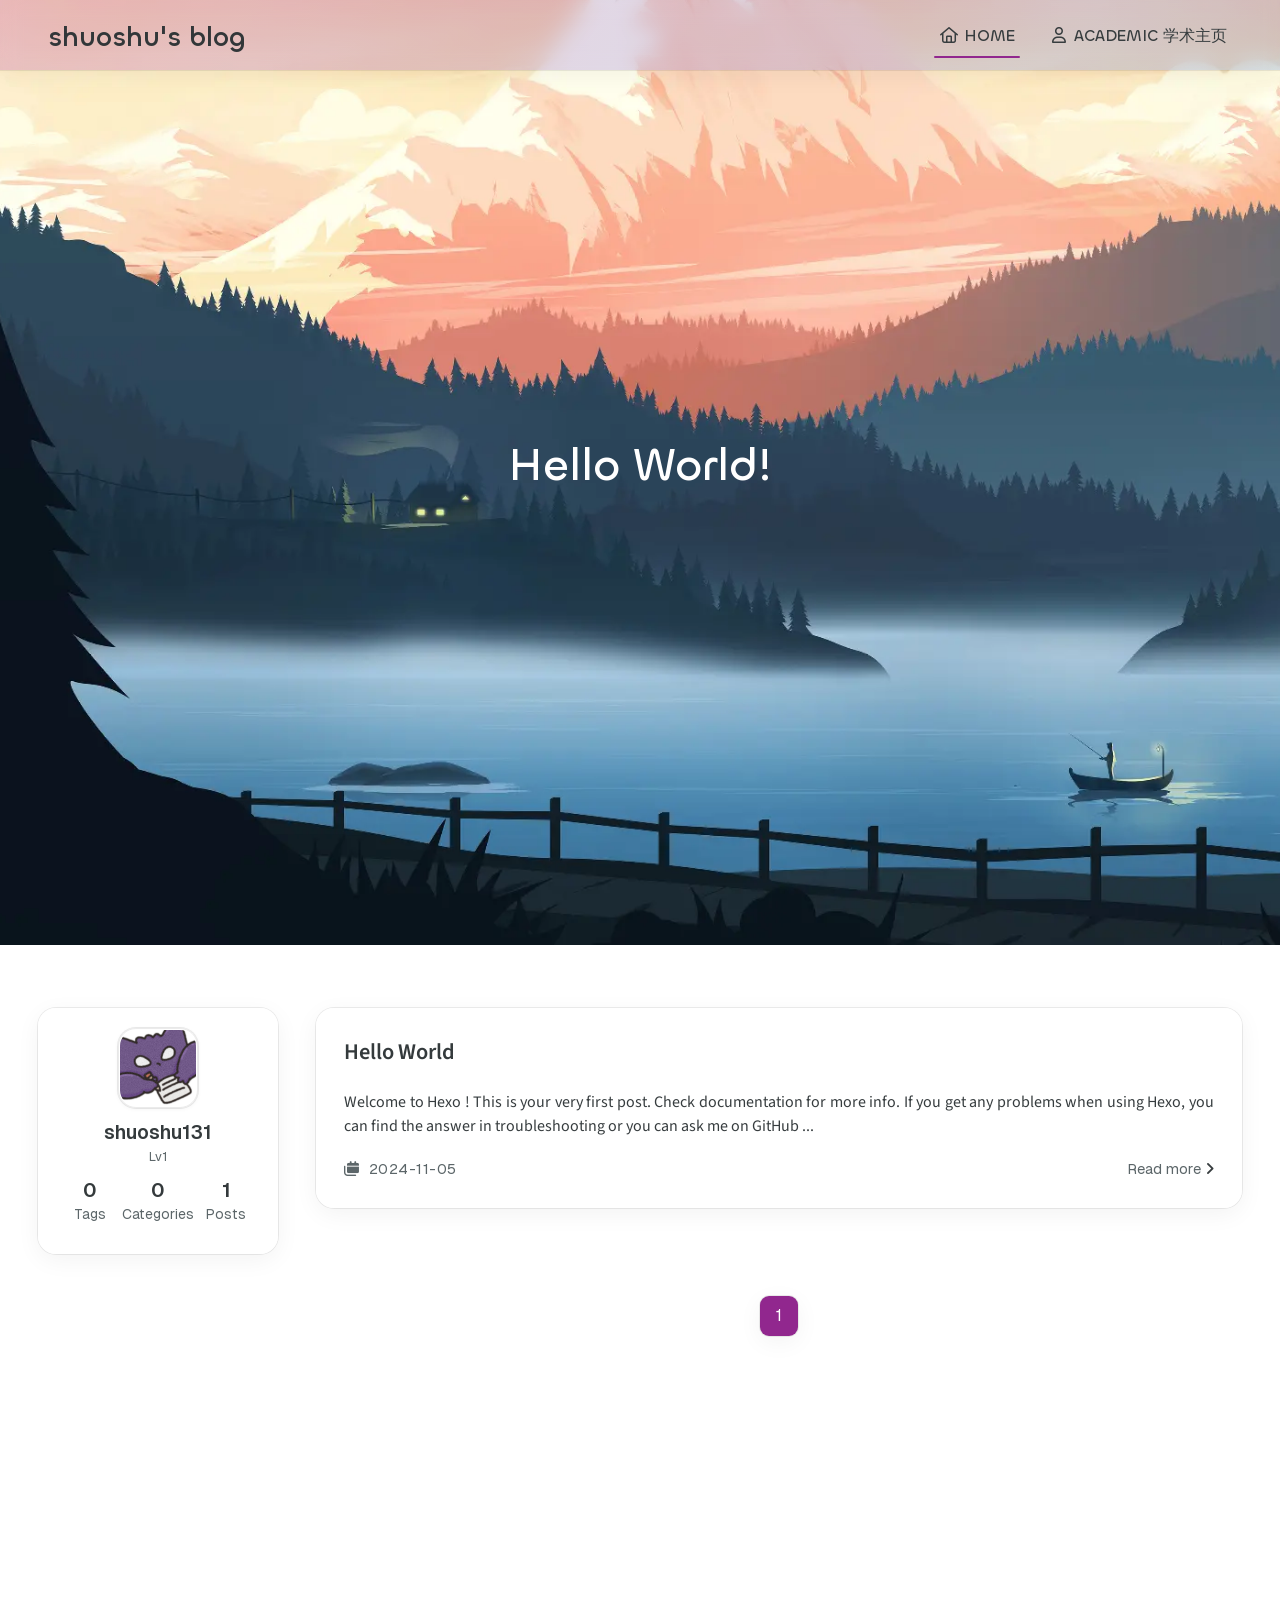
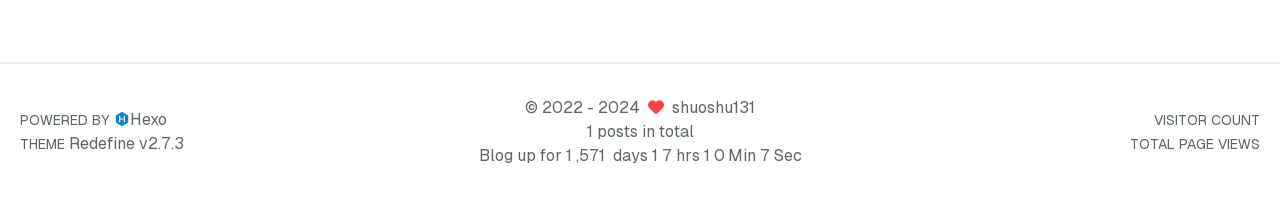
==== commit 1b879543: "Add academic homepage for Huimin Xi" ====
--- a/index.html
+++ b/index.html
@@ -366,6 +366,12 @@
                             </li>
                     
                     
+                    <li class="navbar-item">
+                        <a href="/academic/" data-no-swup>
+                            <i class="fa-regular fa-user fa-fw" aria-hidden="true"></i>
+                            ACADEMIC <span lang="zh-CN">学术主页</span>
+                        </a>
+                    </li>
                 </ul>
             </div>
             <!-- Mobile -->
@@ -405,6 +411,13 @@
 
             
             
+            <li class="drawer-navbar-item text-base my-1.5 flex flex-col w-full">
+                <a class="py-1.5 px-2 flex flex-row items-center justify-between gap-1 hover:!text-primary active:!text-primary text-2xl font-semibold group border-b border-border-color hover:border-primary w-full"
+                   href="/academic/" data-no-swup>
+                    <span>ACADEMIC <span lang="zh-CN">学术主页</span></span>
+                    <i class="fa-regular fa-user fa-sm fa-fw" aria-hidden="true"></i>
+                </a>
+            </li>
         </ul>
 
         <div class="statistics flex justify-around my-2.5">
